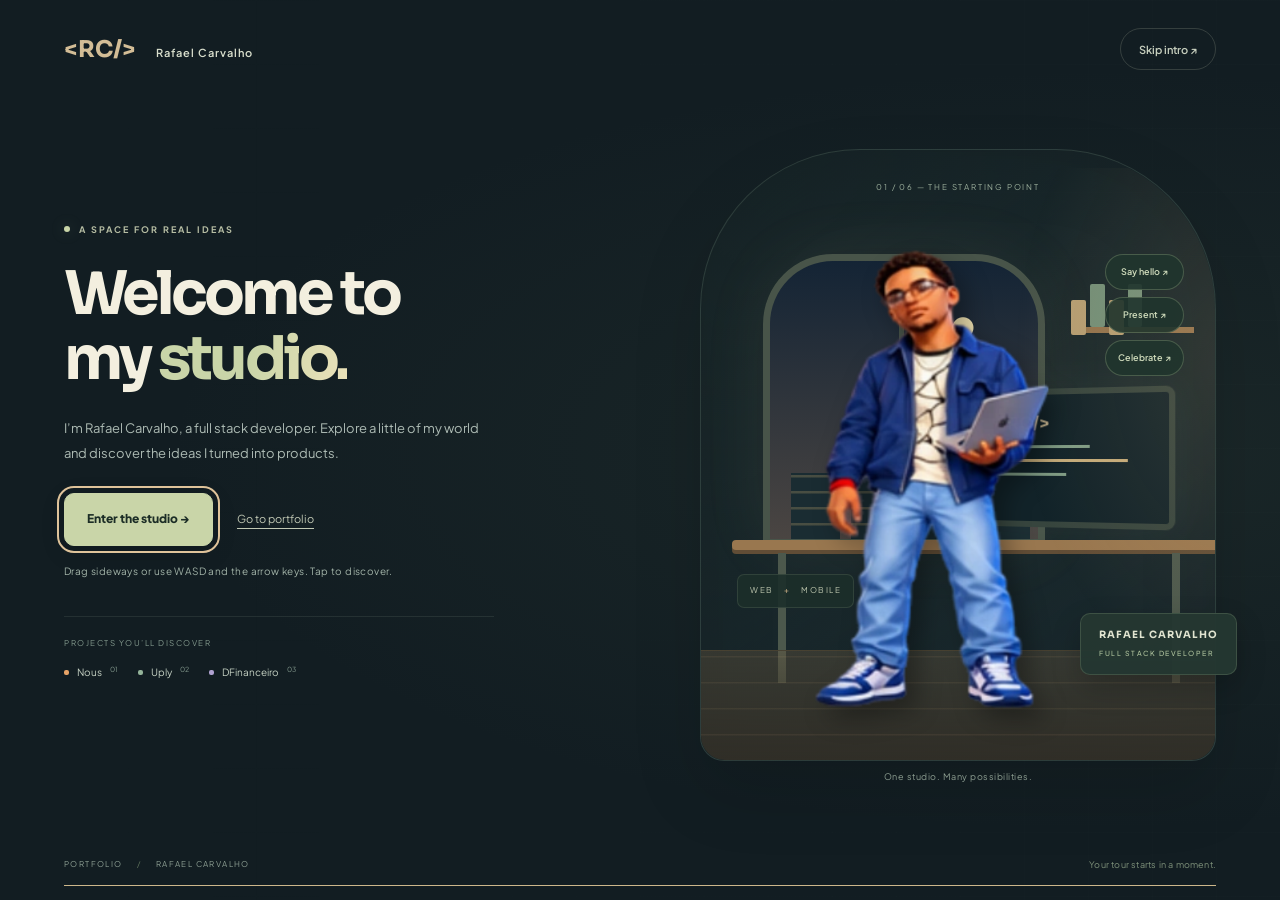
==== site/index.html @ 1a111538 "Atualiza portfólio e animações do estúdio" ====
<!doctype html>
<html lang="pt-BR" data-theme="dark">
<head>
<meta charset="utf-8">
<meta name="viewport" content="width=device-width, initial-scale=1, viewport-fit=cover">
<title>Rafael Carvalho · Desenvolvedor Full Stack</title>
<meta name="description" content="Portfólio de Rafael Carvalho, desenvolvedor full stack (Angular, React Native, Node.js). Projetos reais: Uply, DFinanceiro e Nous, com demos interativas.">
<meta name="theme-color" content="#0b1014">
<meta name="color-scheme" content="dark light">
<meta property="og:type" content="website">
<meta property="og:title" content="Rafael Carvalho · Desenvolvedor Full Stack">
<meta property="og:description" content="Angular, React Native e Node.js. Conheça o Uply, o DFinanceiro e o Nous com demos interativas.">
<meta property="og:image" content="assets/og.jpg">
<meta property="og:locale" content="pt_BR">
<meta property="og:locale:alternate" content="en_US">
<meta name="twitter:card" content="summary_large_image">
<meta name="twitter:title" content="Rafael Carvalho · Desenvolvedor Full Stack">
<meta name="twitter:description" content="Angular, React Native e Node.js. Projetos reais com demos interativas.">
<meta name="twitter:image" content="assets/og.jpg">
<link rel="icon" href="assets/favicon.svg" type="image/svg+xml">
<link rel="preconnect" href="https://fonts.googleapis.com">
<link rel="preconnect" href="https://fonts.gstatic.com" crossorigin>
<link href="https://fonts.googleapis.com/css2?family=Sora:wght@500;600;700;800&family=Plus+Jakarta+Sans:wght@400;500;600;700;800&display=swap" rel="stylesheet">
<link rel="preload" as="image" href="assets/rafael-game/hero-640.webp" type="image/webp" fetchpriority="high">
<link rel="stylesheet" href="css/style.css?v=12">
<link rel="stylesheet" href="css/demos.css?v=9">
<link rel="stylesheet" href="css/studio.css?v=8">
<script type="application/ld+json">{"@context":"https://schema.org","@type":"Person","name":"Rafael Carvalho","jobTitle":"Desenvolvedor Full Stack","email":"mailto:rafaelsancar@gmail.com","worksFor":{"@type":"Organization","name":"Nous"},"knowsAbout":["Angular","React Native","Node.js","TypeScript","PostgreSQL"],"sameAs":["https://www.linkedin.com/in/rafael-sancar-991b01346"]}</script>
<script>
// Respect the device accessibility preference without an extra interface toggle.
document.documentElement.classList.toggle('rm', matchMedia('(prefers-reduced-motion: reduce)').matches);
try {
  var savedTheme = localStorage.getItem('theme');
  document.documentElement.dataset.theme = ['dark', 'light'].includes(savedTheme) ? savedTheme : 'dark';
} catch (e) {}
// Resolve the public page and preview image when served at its final address.
if (/^https?:$/.test(location.protocol) && !['localhost', '127.0.0.1', '[::1]'].includes(location.hostname)) {
  var publicPage = new URL(location.pathname, location.origin).href;
  var canonical = document.createElement('link'); canonical.rel = 'canonical'; canonical.href = publicPage; document.head.appendChild(canonical);
  var ogUrl = document.createElement('meta'); ogUrl.setAttribute('property', 'og:url'); ogUrl.content = publicPage; document.head.appendChild(ogUrl);
  document.querySelectorAll('meta[property="og:image"], meta[name="twitter:image"]').forEach(function (meta) { meta.content = new URL('assets/og.jpg', document.baseURI).href; });
}
</script>
</head>
<body class="mode-site">
<a class="skip-link" href="#site">Pular para o conteúdo</a>

<div id="mesh" aria-hidden="true"><i></i><i></i><i></i></div>
<canvas id="bg3d" aria-hidden="true"></canvas>
<div id="cursor" aria-hidden="true"><i class="cursor-dot"></i><i class="cursor-ring"></i></div>
<div id="progress" aria-hidden="true"></div>
<main id="site" tabindex="-1"></main>

<header id="topbar">
  <a class="brand" href="#hero" aria-label="Rafael Carvalho, início">&lt;RC/&gt; <b id="brandName">Rafael Carvalho</b></a>
  <nav id="siteNav" class="sitenav" aria-label="Seções"></nav>
  <button id="btnMode" class="pbtn ghost" aria-controls="studio" aria-pressed="false">Explorar estúdio</button>
  <nav class="tools">
    <button id="btnLang" class="pbtn" title="PT / EN">PT</button>
    <button id="btnTheme" class="pbtn" title="Tema / Theme" aria-label="Tema">☀</button>
    <button id="btnFullscreen" class="pbtn" data-fullscreen aria-pressed="false">⛶ Tela cheia</button>
    <button id="btnMenu" class="pbtn burger" aria-label="Menu" aria-expanded="false" aria-controls="mobileMenu">☰</button>
  </nav>
</header>
<div id="mobileMenu" hidden><nav id="mobileNav" aria-label="Seções (menu)"></nav></div>
<button id="toTop" class="pbtn" aria-label="Voltar ao topo">↑</button>


<div id="modal" hidden>
  <div class="modal-box" role="dialog" aria-modal="true" aria-labelledby="demo-title">
    <button id="modalClose" class="pbtn close" aria-label="Fechar">✕</button>
    <div id="modalBody"></div>
  </div>
</div>

<noscript><div class="nojs"><h1>Rafael Carvalho</h1><p>Desenvolvedor Full Stack · Angular, React Native e Node.js</p><p>Projetos: Uply (<a href="https://uplyapp.com.br">uplyapp.com.br</a>), DFinanceiro (<a href="https://finfat.com.br">finfat.com.br</a>) e <a href="https://itsm.nous.dev.br">Nous</a>.</p><p>Contato: <a href="mailto:rafaelsancar@gmail.com">rafaelsancar@gmail.com</a> · <a href="https://www.linkedin.com/in/rafael-sancar-991b01346">LinkedIn</a> · <a href="assets/Rafael-Carvalho-Curriculo.pdf">Currículo (PDF)</a></p><p>Ative o JavaScript para ver o portfólio interativo.</p></div></noscript>

<script defer src="js/data.js?v=9"></script>
<script defer src="js/tech-icons.js?v=2"></script>
<script defer src="js/bg3d.js?v=4"></script>
<script defer src="js/project-art.js?v=2"></script>
<script defer src="js/app.js?v=24"></script>
<script defer src="js/site-fx.js?v=5"></script>
<script defer src="js/studio-atlas.js?v=1"></script>
<script defer src="js/studio-motion-atlas.js?v=4"></script>
<script defer src="js/studio-intro.js?v=8"></script>
<script defer src="js/studio-world.js?v=7"></script>
<script defer src="js/studio.js?v=8"></script>
<script defer src="js/boot.js"></script>
</body>
</html>
---- site/css/style.css ----
/* Estilos do portfólio. As demos mantêm sua própria identidade em demos.css. */
:root {color-scheme:dark;--bg:#0b1014;--solid:#121b21;--ink:#eef3f5;--mute:#a5b5bd;--line:#2b3943;--cy:#ffb86b;--mg:#6ee7b7;--btn-ink:#211509;--pix:'Sora',system-ui,sans-serif;--top:88px;}
html[data-theme="light"] {color-scheme:light;--bg:#f4efe7;--solid:#fffdf8;--ink:#1c2529;--mute:#52636b;--line:#d6d6d0;--cy:#9b430b;--mg:#087655;--btn-ink:#fff;}
* {box-sizing:border-box;}
html {scroll-behavior:smooth;scroll-padding-top:100px;}
body {margin:0;background:var(--bg);color:var(--ink);font:15px/1.7 'Plus Jakarta Sans',system-ui,sans-serif;-webkit-text-size-adjust:100%;}
h1,h2,h3,h4 {font-family:var(--pix);line-height:1.25;margin:0 0 16px;}
h2 {font-size:clamp(27px,3.1vw,42px);letter-spacing:-1.3px;max-width:22ch;}
h3 {font-size:23px;letter-spacing:-.5px;} h4 {font-size:15px;}
p {margin:0 0 18px;} a {color:var(--cy);} button,input,select,textarea {font:inherit;}
button,summary {cursor:pointer;} button:disabled {opacity:.5;cursor:default;}
button,a,summary {touch-action:manipulation;} a,button,summary,input,select,textarea,[tabindex] {outline-offset:5px;}
:focus-visible {outline:3px solid var(--cy);} [tabindex="-1"]:focus:not(:focus-visible) {outline:none;}
[hidden] {display:none!important;} img,svg {max-width:100%;} ul {padding-left:22px;} li {margin-bottom:7px;}
.wrapx {width:min(1160px,calc(100% - 64px));margin-inline:auto;}
.blk {padding-top:104px;scroll-margin-top:20px;}
.section-index {color:var(--cy);font-size:11px;font-weight:800;letter-spacing:2px;text-transform:uppercase;margin-bottom:20px;}
.section-intro,.role,.lead {color:var(--mute);} .lead {font-size:16px;line-height:1.85;}
.skip-link {position:fixed;z-index:100;top:-120px;left:20px;background:var(--solid);padding:12px 18px;border:2px solid var(--cy);border-radius:10px;}.skip-link:focus {top:10px;}
#topbar {position:fixed;z-index:30;top:12px;left:50%;transform:translateX(-50%);width:min(1240px,calc(100% - 28px));min-height:64px;padding:10px 16px;display:flex;align-items:center;gap:24px;background:var(--solid);border:1px solid var(--line);border-radius:18px;box-shadow:0 8px 32px #00000014;}
.brand {text-decoration:none;font:700 17px var(--pix);white-space:nowrap;}.brand b {font:600 12px 'Plus Jakarta Sans',sans-serif;color:var(--ink);margin-left:8px;}
.sitenav {display:flex;align-items:center;justify-content:center;margin-left:auto;gap:4px;}.sitenav a {text-decoration:none;color:var(--mute);font-size:12px;font-weight:700;padding:9px 10px;border-radius:8px;}.sitenav a:hover,.sitenav a.active {color:var(--cy);background:color-mix(in srgb,var(--cy) 9%,transparent);}
.tools {display:flex;gap:6px;align-items:center;}.tools .pbtn {padding:7px;min-width:40px;min-height:40px;background:transparent;color:var(--ink);border:1px solid var(--line);font-size:14px;}
.pbtn {display:inline-flex;align-items:center;justify-content:center;gap:10px;min-height:44px;padding:12px 18px;border:1px solid transparent;border-radius:11px;text-decoration:none;background:var(--cy);color:var(--btn-ink);font-size:12px;font-weight:800;transition:background .18s,border-color .18s;}
.pbtn:hover {filter:brightness(1.08);}.pbtn.ghost {background:transparent;color:var(--ink);border-color:var(--line);}.pbtn.ghost:hover {border-color:var(--cy);}.pbtn[aria-pressed="true"] {border-color:var(--cy);color:var(--cy);}
.text-link {font-size:12px;font-weight:800;text-underline-offset:5px;padding-block:10px;}.burger {display:none!important;}
#mobileMenu {position:fixed;z-index:29;top:86px;left:14px;right:14px;background:var(--solid);padding:12px;border:1px solid var(--line);border-radius:16px;box-shadow:0 16px 32px #0003;}#mobileNav {display:grid;}#mobileNav a {color:var(--ink);padding:12px;text-decoration:none;border-radius:8px;}#mobileNav a:hover {background:color-mix(in srgb,var(--cy) 9%,transparent);}
.hero {min-height:min(880px,100svh);padding-top:120px;display:grid;grid-template-columns:1.2fr .8fr;gap:64px;align-items:center;}
.status {display:inline-flex;gap:9px;align-items:center;font-size:11px;border:1px solid var(--line);border-radius:40px;padding:6px 12px;margin-bottom:26px;}.status i {width:7px;height:7px;border-radius:50%;background:var(--mg);}
.eyebrow {font-size:11px;font-weight:800;letter-spacing:1.6px;color:var(--cy);margin-bottom:14px;}
.hero h1 {font-size:clamp(46px,6.5vw,88px);letter-spacing:-4px;line-height:1.04;margin-bottom:24px;}
.hero-statement {font-family:var(--pix);font-size:clamp(20px,2.5vw,30px);font-weight:600;line-height:1.35;letter-spacing:-.7px;max-width:27ch;}
.hero .role.big {font-size:13px;font-weight:700;margin:20px 0 14px;}.hero .lead {max-width:54ch;font-size:14px;}.hero-cta {display:flex;flex-wrap:wrap;align-items:center;gap:12px;margin-top:28px;}
.hero-art {position:relative;height:520px;isolation:isolate;}.hero-char {position:absolute;bottom:0;left:50%;transform:translateX(-50%);height:100%;width:auto;object-fit:contain;filter:drop-shadow(0 20px 20px #0002);}.hero-halo {position:absolute;inset:12% -5% 1%;background:radial-gradient(ellipse,color-mix(in srgb,var(--cy) 15%,transparent),transparent 70%);border-radius:50%;border:1px solid color-mix(in srgb,var(--cy) 18%,transparent);z-index:-1;}.art-note {position:absolute;bottom:12%;left:0;border:1px solid var(--line);background:var(--solid);padding:8px 14px;border-radius:9px;font:700 12px var(--pix);}
.proof-band {display:grid;grid-template-columns:.8fr 1.1fr 1.3fr;border-block:1px solid var(--line);margin-top:48px;padding-block:26px;gap:28px;}.proof-band p {margin:0;color:var(--mute);font-size:12px;}.proof-band strong {display:block;color:var(--ink);font:700 23px var(--pix);margin-bottom:8px;}
.projects-list {margin-top:36px;display:grid;gap:30px;}.pj {border:1px solid var(--line);border-radius:24px;overflow:hidden;background:var(--solid);}.pj-overview {display:grid;grid-template-columns:.85fr 1.15fr;gap:36px;padding:34px;align-items:center;}.pj-art {margin:0;min-width:0;}.pj-art svg {display:block;width:100%;height:auto;border-radius:16px;}.pj-art figcaption {font-size:10px;color:var(--mute);text-align:center;margin-top:10px;}.pj-txt {min-width:0;}.pj-txt>p {font-size:13px;color:var(--mute);}.pj-txt .project-status {font-size:10px;font-weight:800;letter-spacing:1px;text-transform:uppercase;color:var(--mute);}.pj-head {display:flex;gap:12px;align-items:center;margin-bottom:12px;}.pj-head h3 {font-size:30px;margin:0;}.plogo,.project-monogram {width:48px;height:48px;object-fit:contain;border-radius:10px;background:color-mix(in srgb,var(--c) 12%,transparent);padding:7px;}.project-monogram {display:grid;place-items:center;color:var(--c);font:800 24px var(--pix);padding:0;}.pj-txt .project-tagline {font-weight:700;color:var(--ink);font-size:15px;}.chips {display:flex;flex-wrap:wrap;gap:6px;margin:14px 0;}.chip {font-size:10px;border:1px solid var(--line);padding:4px 9px;border-radius:30px;}.pj-btns,.store-links {display:flex;flex-wrap:wrap;gap:10px;margin-top:20px;}.pj-txt .demo-note,.demo-note {font-size:11px;color:var(--mute);margin-top:10px;}.store-links {margin-top:0;gap:20px;}
.case-study {border-top:1px solid var(--line);}.case-study summary {list-style:none;display:flex;justify-content:space-between;align-items:center;padding:20px 34px;font-size:13px;font-weight:800;}.case-study summary::-webkit-details-marker {display:none;}.case-study summary:hover {color:var(--cy);}.case-study summary span {font-size:20px;}.case-study[open] summary span {transform:rotate(45deg);}.case-grid {display:grid;grid-template-columns:1fr 1fr;gap:28px 36px;margin:8px 34px 26px;}.case-grid dt {font-weight:800;color:var(--cy);font-size:12px;margin-bottom:9px;}.case-grid dd {margin:0;color:var(--mute);font-size:13px;}.case-study h4 {margin-inline:34px;}.feat {display:grid;grid-template-columns:1fr 1fr;gap:4px 28px;margin:0 34px 28px;font-size:12px;color:var(--mute);}
.card {background:var(--solid);border:1px solid var(--line);border-radius:20px;padding:32px;}.experience-card {margin-top:30px;}.experience-card ul {color:var(--mute);font-size:14px;margin-bottom:0;}.experience-card .eyebrow {font-size:10px;}.about-layout {display:grid;grid-template-columns:.9fr 1.1fr;gap:64px;}.about-layout .lead {font-size:14px;}.tech-groups {display:grid;grid-template-columns:repeat(4,1fr);gap:26px;margin-top:36px;}.tech-group {min-width:0;}.tech-group h3 {font-size:15px;min-height:40px;}.tech-group ul {list-style:none;padding:0;margin:0;}.tech-group li {padding-block:14px;border-top:1px solid var(--line);margin:0;}.tech-group b {display:block;font-size:12px;}.tech-group span {display:block;font-size:11px;color:var(--mute);line-height:1.7;margin-top:5px;}.courses {list-style:none;padding:0;margin:24px 0 0;display:grid;grid-template-columns:1fr 1fr;gap:16px;}.courses li {font-size:12px;margin:0;border-top:1px solid var(--line);padding-top:14px;}.courses span {display:block;color:var(--mute);font-size:11px;}
.cta {text-align:center;padding:64px 30px;background:radial-gradient(ellipse at 50% 0,color-mix(in srgb,var(--cy) 8%,transparent),transparent 70%),var(--solid);}.cta h2 {max-width:18ch;margin-inline:auto;font-size:clamp(32px,4.5vw,58px);}.email-link {font-size:clamp(15px,2vw,23px);font-weight:700;overflow-wrap:anywhere;text-underline-offset:6px;}.cta-actions {display:flex;justify-content:center;flex-wrap:wrap;gap:10px;margin-top:30px;}#copyStatus {min-height:24px;margin:16px 0 0;color:var(--mute);font-size:12px;}footer {text-align:center;color:var(--mute);font-size:11px;padding:46px 0;}
#toTop {position:fixed;bottom:18px;right:18px;z-index:20;width:44px;padding:10px;opacity:0;pointer-events:none;}#toTop.show {opacity:1;pointer-events:auto;}.noscroll {overflow:hidden;}
#modal {position:fixed;inset:0;z-index:50;background:#05080cdd;display:flex;align-items:flex-start;justify-content:center;overflow:auto;padding:30px 14px;overscroll-behavior:contain;}.modal-box {position:relative;background:var(--solid);color:var(--ink);border:1px solid var(--line);border-top:3px solid var(--cy);border-radius:20px;padding:28px;width:min(1100px,100%);}.modal-box .close {position:sticky;top:0;float:right;z-index:10;min-width:44px;background:var(--solid);color:var(--ink);border-color:var(--line);}.m-head {padding-right:60px;border-left:4px solid var(--c);padding-left:16px;margin:0 0 18px;}.m-head h2 {font-size:27px;letter-spacing:-.8px;}.m-head p {font-size:13px;color:var(--mute);margin-bottom:0;}.demo-host {position:relative;clear:both;overflow:auto;padding:16px;background:#0b1014;color:#eef3f5;border:1px solid var(--line);border-radius:14px;margin-top:20px;}.dm-toasts {position:absolute;bottom:12px;right:12px;z-index:100;}.dm-toast {padding:12px 16px;border-radius:10px;background:#166c4c;color:#fff;font-size:12px;margin-top:6px;}.dm-toast.err {background:#a92e34;}.dm-toast.out {opacity:0;}.nojs {max-width:700px;padding:100px 24px;margin:auto;}
@media(min-width:901px) and (max-width:1150px) {.brand b {display:none;}#topbar {gap:14px;}.sitenav a {padding-inline:7px;}.hero {gap:30px;}.hero-art {height:440px;}.pj-overview {gap:26px;padding:28px;}}
@media(max-width:900px) {.wrapx {width:calc(100% - 40px);}.sitenav {display:none;}.tools {margin-left:auto;}.burger {display:inline-flex!important;}.hero {grid-template-columns:1fr;padding-top:120px;gap:28px;min-height:0;}.hero-txt {max-width:650px;}.hero h1 {font-size:clamp(44px,9vw,72px);letter-spacing:-2.5px;}.hero-art {height:340px;width:min(420px,100%);margin:0 auto;}.hero-halo {inset:7% 0 1%;}.hero-statement {max-width:30ch;}.hero .lead {max-width:60ch;}.proof-band {grid-template-columns:1fr 1fr 1fr;gap:16px;margin-top:40px;}.proof-band strong {font-size:18px;}.proof-band p {font-size:10px;}.pj-overview {grid-template-columns:1fr;gap:28px;}.pj-art {max-width:480px;width:100%;margin-inline:auto;}.about-layout {grid-template-columns:1fr;gap:12px;}.tech-groups {grid-template-columns:1fr 1fr;}.blk {padding-top:76px;}}
@media(max-width:600px) {#topbar {top:8px;min-height:58px;padding:8px 10px;gap:8px;}.brand b {display:none;}.tools .pbtn {min-width:40px;min-height:40px;}#mobileMenu {top:76px;}.hero {padding-top:100px;}.hero-cta {gap:10px;}.hero-cta .pbtn {padding-inline:13px;}.hero-cta .text-link {padding-inline:4px;}.status {margin-bottom:22px;}.hero .role.big {font-size:11px;}.hero-art {height:300px;}.proof-band {grid-template-columns:1fr;gap:18px;padding-block:22px;}.proof-band p {display:grid;grid-template-columns:125px 1fr;align-items:center;gap:16px;font-size:11px;}.proof-band strong {margin:0;font-size:16px;}.pj-overview {padding:22px;}.pj-head h3 {font-size:27px;}.case-study summary {padding:18px 22px;}.case-grid {grid-template-columns:1fr;margin-inline:22px;gap:22px;}.case-study h4 {margin-inline:22px;}.feat {grid-template-columns:1fr;margin-inline:22px;}.card {padding:24px;}.experience-card h3 {font-size:20px;}.courses {grid-template-columns:1fr;}.cta {padding:44px 20px;}.tech-groups {gap:20px;}.tech-group h3 {font-size:13px;}#modal {padding:0;}.modal-box {border-radius:0;min-height:100%;padding:18px 12px;}.demo-host {padding:10px;}.m-head {padding-right:52px;}}
html.rm {scroll-behavior:auto;}html.rm *,html.rm *::before,html.rm *::after {animation:none!important;transition:none!important;scroll-behavior:auto!important;}
html.rm .chart .draw {stroke-dashoffset:0;}html.rm .chart .area,html.rm .chart .dot {opacity:1;transform:none;}
@media(prefers-reduced-motion:reduce) {html {scroll-behavior:auto;}*,*::before,*::after {animation:none!important;transition:none!important;scroll-behavior:auto!important;}}

/* Identidade animada: efeitos suaves, logos locais e movimento reduzido. */
body {isolation:isolate;}
#mesh,#bg3d {position:fixed;inset:0;pointer-events:none;z-index:-1;}
#mesh {overflow:hidden;}#mesh i {position:absolute;width:65vmax;height:65vmax;border-radius:50%;background:radial-gradient(circle,color-mix(in srgb,var(--cy) 12%,transparent),transparent 65%);animation:mesh-drift 26s ease-in-out infinite alternate;left:-25vmax;top:-25vmax;}
#mesh i:nth-child(2) {background:radial-gradient(circle,color-mix(in srgb,var(--mg) 9%,transparent),transparent 65%);left:auto;right:-30vmax;top:15vh;animation-delay:-12s;animation-duration:32s;}
#mesh i:nth-child(3) {background:radial-gradient(circle,#9fb3ff0c,transparent 65%);top:auto;bottom:-35vmax;left:15vw;animation-delay:-8s;}
#bg3d {opacity:.17;}html[data-theme="light"] #bg3d {opacity:.08;}
@keyframes mesh-drift {to {transform:translate(9vw,8vh) scale(1.12);}}
#progress {position:fixed;top:0;left:0;right:0;height:3px;background:linear-gradient(90deg,var(--cy),var(--mg));transform-origin:left;transform:scaleX(0);z-index:40;pointer-events:none;}
.hero-char {animation:hero-float 9s ease-in-out infinite;}.art-note {animation:note-float 10s ease-in-out infinite;}.hero-halo {animation:halo-breathe 8s ease-in-out infinite;}
@keyframes hero-float {50% {translate:0 -4px;}}@keyframes note-float {50% {translate:0 3px;rotate:-1deg;}}@keyframes halo-breathe {50% {scale:1.04;opacity:.6;}}
.hero-orbit {position:absolute;left:50%;top:54%;width:105%;aspect-ratio:1;border:1px dashed color-mix(in srgb,var(--cy) 28%,transparent);border-radius:50%;transform:translate(-50%,-50%);z-index:-1;animation:orbit-turn 64s linear infinite;pointer-events:none;}
.hero-orbit::after {content:'';position:absolute;left:50%;top:-4px;width:7px;height:7px;background:var(--cy);box-shadow:0 0 12px color-mix(in srgb,var(--cy) 45%,transparent);border-radius:50%;}
.orbit-two {width:80%;border-style:solid;border-color:color-mix(in srgb,var(--mg) 20%,transparent);animation-direction:reverse;animation-duration:52s;}.orbit-two::after {background:var(--mg);}
@keyframes orbit-turn {to {transform:translate(-50%,-50%) rotate(360deg);}}
.status i {animation:status-pulse 3s ease-out infinite;}@keyframes status-pulse {0% {box-shadow:0 0 0 0 color-mix(in srgb,var(--mg) 30%,transparent);}70%,100% {box-shadow:0 0 0 9px transparent;}}
.pbtn {position:relative;overflow:hidden;transition:transform .35s cubic-bezier(.16,1,.3,1),background .25s,border-color .25s,box-shadow .35s;}.pbtn:hover {box-shadow:0 6px 20px color-mix(in srgb,var(--cy) 14%,transparent);}
.fx-ripple {position:absolute;width:260px;height:260px;border-radius:50%;background:currentColor;pointer-events:none;opacity:0;}.fx-confetti {position:fixed;width:6px;height:9px;border-radius:2px;z-index:100;pointer-events:none;}
.pj {transition:border-color .35s,box-shadow .35s;}.pj:hover {border-color:color-mix(in srgb,var(--c) 50%,var(--line));box-shadow:0 20px 50px -35px var(--c);}.pj-art svg {transform:perspective(1200px) translate3d(0,var(--media-y,0px),0) rotateX(var(--tilt-x,0deg)) rotateY(var(--tilt-y,0deg)) scale(var(--media-scale,1));transition:transform .18s ease-out;transform-origin:center;backface-visibility:hidden;}
.case-study summary span {transition:transform .25s;}.experience-card {position:relative;}.experience-card::before {content:'';position:absolute;left:-1px;top:30px;bottom:30px;width:3px;border-radius:3px;background:linear-gradient(var(--cy),var(--mg));}
.tech-group {border-radius:14px;padding:16px;background:radial-gradient(220px circle at var(--sx,50%) var(--sy,0),color-mix(in srgb,var(--cy) 4%,transparent),transparent 70%),color-mix(in srgb,var(--solid) 94%,transparent);border:1px solid var(--line);}
.tech-group li {display:flex;gap:10px;align-items:flex-start;}.tech-group li>div {min-width:0;flex:1;}.tech-icons {display:inline-flex;align-items:center;justify-content:center;gap:4px;flex-shrink:0;background:#f5f7fa;border:1px solid #dbe2e8;border-radius:10px;padding:7px;box-shadow:0 3px 10px #0000000c;}
.tech-group .tech-icons {display:inline-flex;margin-top:0;min-width:40px;}.tech-icons img {display:block;width:24px;height:24px;object-fit:contain;transition:transform .3s;}.tech-group li:hover .tech-icons img {transform:translateY(-2px) rotate(-5deg);}.tech-group li:has(.tech-icons img+img) .tech-icons {flex-direction:column;}.tech-group li:has(.tech-icons img+img) .tech-icons img {width:20px;height:20px;}
.tech-marquee {overflow:hidden;max-width:100%;margin:28px 0 0;padding:12px 0;mask-image:linear-gradient(90deg,transparent,#000 5%,#000 95%,transparent);}.tech-track {width:max-content;display:flex;gap:12px;animation:tech-scroll 90s linear infinite;}.tech-marquee:hover .tech-track {animation-play-state:paused;}.tech-pill {display:flex;align-items:center;gap:9px;border:1px solid var(--line);border-radius:40px;background:var(--solid);padding:7px 16px 7px 7px;font-size:11px;font-weight:700;white-space:nowrap;}.tech-pill .tech-icons {padding:5px;border-radius:50%;}.tech-pill .tech-icons img {width:19px;height:19px;}@keyframes tech-scroll {to {transform:translateX(calc(-50% - 6px));}}
/* O halo se move pelo pai; a escala pertence apenas ao anel interno. */
#cursor {position:fixed;left:0;top:0;width:0;height:0;pointer-events:none;z-index:90;opacity:0;display:none;transition:opacity .18s;}
.cursor-dot {display:none;}.cursor-ring {position:absolute;left:0;top:0;width:38px;height:38px;border:1px solid color-mix(in srgb,var(--cy) 34%,transparent);background:color-mix(in srgb,var(--cy) 5%,transparent);border-radius:50%;transform:translate(-50%,-50%) scale(1);transition:transform .28s cubic-bezier(.16,1,.3,1),border-color .25s,background .25s;}
#cursor.link .cursor-ring {transform:translate(-50%,-50%) scale(1.2);border-color:color-mix(in srgb,var(--cy) 48%,transparent);}
@media(hover:hover) and (pointer:fine) {html:not(.rm) #cursor {display:block;}#cursor.visible {opacity:1;}}
body {cursor:auto;}a[href],button,summary {cursor:pointer;}
@media(max-width:1150px) {.tech-groups {grid-template-columns:1fr 1fr;}.hero-orbit {width:94%;}}
@media(max-width:600px) {.tech-group {padding:12px;}.tech-group li {gap:8px;}.tech-icons {padding:5px;}.tech-group .tech-icons {min-width:30px;}.tech-icons img {width:20px;height:20px;}.tech-group b {font-size:11px;}.tech-group span:not(.tech-icons) {font-size:10px;}.tech-groups {gap:12px;}#bg3d {opacity:.08;}.hero-orbit {width:88%;}.tech-track {animation-duration:110s;}}
html.rm #cursor {display:none!important;}html.rm .hero-char,html.rm .art-note {translate:none;rotate:none;}html.rm .tech-track {transform:none;}html.rm .tech-marquee {mask-image:none;}.fx-confetti,.fx-ripple {contain:layout style;}
@media(prefers-reduced-motion:reduce) {#cursor {display:none!important;}.hero-char,.art-note {translate:none;rotate:none;}.tech-track {transform:none;}.chart .draw {stroke-dashoffset:0;}.chart .area,.chart .dot {opacity:1;}}

/* Apresentação com mais espaço, profundidade leve e transições coordenadas. */
:root {--motion-ease:cubic-bezier(.16,1,.3,1);}
#topbar {background:color-mix(in srgb,var(--solid) 80%,transparent);backdrop-filter:blur(22px) saturate(1.2);-webkit-backdrop-filter:blur(22px) saturate(1.2);transition:background .4s,box-shadow .4s,border-color .4s;}
#topbar.scrolled {background:color-mix(in srgb,var(--solid) 93%,transparent);box-shadow:0 10px 35px #0000001c;}
.hero h1 {font-size:clamp(46px,6.7vw,94px);letter-spacing:-.055em;}
.hero-art picture {display:block;position:absolute;inset:0;transform:translate3d(0,var(--hero-y,0px),0) scale(var(--hero-scale,1));}
.hero-statement {text-wrap:balance;}.blk > h2 {font-size:clamp(30px,3.7vw,52px);line-height:1.1;text-wrap:balance;letter-spacing:-.045em;}
.pj-overview {min-height:clamp(430px,66vh,650px);padding:clamp(28px,4vw,56px);gap:clamp(30px,4vw,64px);grid-template-columns:1fr 1.05fr;}
.pj-art {perspective:1200px;padding-block:22px;}.pj-art figcaption {margin-top:24px;}
.pj {background:radial-gradient(ellipse at 20% 25%,color-mix(in srgb,var(--c) 6%,transparent),transparent 62%),var(--solid);transition:border-color .5s,box-shadow .5s;}
.pj:hover {box-shadow:0 24px 70px -45px color-mix(in srgb,var(--c) 40%,transparent);}
.pbtn:hover {transform:translateY(-1px);}.pbtn:active {transform:scale(.98);}
.tech-group {transition:background .4s,border-color .4s;}.tech-group:hover {border-color:color-mix(in srgb,var(--cy) 30%,var(--line));}
.tech-icons img {transition:transform .45s var(--motion-ease);}.tech-group li:hover .tech-icons img {transform:translateY(-2px) scale(1.04);}
html.rm .hero-art picture,html.rm .pj-art svg {transform:none;}
html.rm .pj-art svg {transform-origin:center;}
@media(max-width:900px) {.pj-overview {min-height:0;grid-template-columns:1fr;padding:28px;gap:20px;}.pj-art {padding:10px 0;}.hero h1 {font-size:clamp(44px,9vw,72px);}.hero-art picture {transform:translate3d(0,var(--hero-y,0px),0);}.blk > h2 {font-size:clamp(30px,5.5vw,42px);}}
@media(max-width:600px) {.pj-overview {padding:22px;}.hero-orbit {opacity:.7;}.pj-art figcaption {margin-top:16px;}}
@media(prefers-reduced-motion:reduce) {.hero-art picture,.pj-art svg {transform:none!important;}}

@media(max-width:600px) {html[data-theme="light"] #bg3d {opacity:.05;}}
---- site/css/demos.css ----
/* ================= UPLY (app mobile) ================= */
.up-wrap { display: flex; gap: 22px; flex-wrap: wrap; justify-content: center; align-items: flex-start; }
.up-phone { position: relative; width: 300px; height: 590px; background: #F2F1EE; color: #0C0D0F; border: 10px solid #111; border-radius: 36px; overflow: auto; font: 13px/1.4 Manrope, system-ui, sans-serif; display: flex; flex-direction: column; box-shadow: 0 0 30px rgba(0,168,90,.35); scrollbar-width: none; }
.up-phone::-webkit-scrollbar { display: none; }
.up-phone * { box-sizing: border-box; }
.up-hero { position: relative; background: #050607; color: #fff; padding: 14px 16px 34px; overflow: hidden; flex: none; }
.up-hero.big { padding-bottom: 40px; }
.up-hero .blob { position: absolute; right: -26px; top: -20px; width: 110px; height: 110px; background: #00A85A; border-radius: 40px; transform: rotate(22deg); opacity: .95; }
.up-hero h3 { font: 800 26px/1.05 Sora, sans-serif; letter-spacing: -1px; margin: 16px 0 4px; position: relative; color: #fff; }
.up-hero h3.xl { font-size: 38px; margin-top: 8px; }
.up-hero p { margin: 0 0 10px; color: rgba(242,241,238,.58); position: relative; }
.up-hero small { color: rgba(242,241,238,.7); position: relative; }
.up-top { display: flex; justify-content: space-between; align-items: center; position: relative; }
.up-logo { font: 800 15px Sora, sans-serif; letter-spacing: 4px; color: #fff; }
.up-back { width: 34px; height: 34px; border-radius: 12px; border: 1px solid rgba(255,255,255,.12); background: rgba(255,255,255,.08); color: #fff; font-size: 18px; cursor: pointer; }
.up-ic { position: relative; margin-right: 8px; } .up-ic em { position: absolute; top: -6px; right: -8px; background: #E23B3B; border-radius: 9px; padding: 0 5px; font-size: 10px; font-style: normal; }
.up-av { display: inline-grid; place-items: center; width: 30px; height: 30px; border-radius: 50%; background: #00A85A; color: #fff; font-weight: 800; }
.up-cta { width: 100%; min-height: 48px; border: 0; border-radius: 18px; background: #00A85A; color: #0C0D0F; font: 800 15px Manrope, sans-serif; display: flex; justify-content: space-between; align-items: center; padding: 0 18px; cursor: pointer; position: relative; box-shadow: 0 8px 20px rgba(0,0,0,.25); transition: transform .15s; }
.up-cta:hover:not(:disabled) { transform: translateY(-2px); } .up-cta:disabled { opacity: .45; } .up-cta b { font-size: 20px; }
.up-body { background: #F2F1EE; border-radius: 22px 22px 0 0; margin-top: -20px; position: relative; padding: 14px; display: flex; flex-direction: column; gap: 9px; flex: 1; }
.up-tiles { display: grid; grid-template-columns: repeat(4, 1fr); gap: 7px; }
.up-tile { background: #fff; border-radius: 18px; padding: 10px 2px; text-align: center; font-size: 11px; font-weight: 700; box-shadow: 0 2px 10px rgba(21,23,26,.06); cursor: pointer; transition: transform .15s; } .up-tile:hover { transform: translateY(-3px); } .up-tile span { display: block; font-size: 18px; }
.up-banner { background: #00A85A; color: #fff; border-radius: 20px; padding: 14px; cursor: pointer; display: flex; flex-direction: column; gap: 2px; } .up-banner small { opacity: .8; font-weight: 800; letter-spacing: 1px; } .up-banner b { font: 800 16px Sora, sans-serif; }
.up-sec b { font: 800 14px Sora, sans-serif; }
.up-grid { display: grid; grid-template-columns: 1fr 1fr; gap: 8px; }
.up-svc { background: #fff; border-radius: 20px; padding: 14px 12px; cursor: pointer; box-shadow: 0 2px 10px rgba(21,23,26,.06); transition: transform .15s, box-shadow .15s; } .up-svc:hover { transform: translateY(-3px); box-shadow: 0 8px 20px rgba(21,23,26,.12); } .up-svc b { display: block; } .up-svc small { color: #8A8F97; }
.up-in { width: 100%; border: 1px solid rgba(12,13,15,.12); background: #fff; border-radius: 14px; padding: 11px; font: inherit; color: #0C0D0F; }
.up-lb { font-weight: 700; font-size: 12px; margin-top: 4px; }
.up-chips { display: flex; gap: 6px; overflow: auto; padding-bottom: 4px; scrollbar-width: none; } .up-chips span { flex: none; padding: 6px 12px; border-radius: 999px; background: #fff; border: 1px solid rgba(12,13,15,.1); font-weight: 700; font-size: 12px; cursor: pointer; } .up-chips span.on { background: #00A85A; border-color: #00A85A; }
.up-row { background: #fff; border-radius: 14px; padding: 12px; display: grid; grid-template-columns: 1fr auto; gap: 0 8px; cursor: pointer; font-weight: 700; } .up-row small { grid-column: 1; color: #8A8F97; font-weight: 500; } .up-row:hover { background: #DCF7E8; }
.up-empty { text-align: center; padding: 18px; display: grid; gap: 6px; } .up-empty a { color: #00A85A; font-weight: 800; cursor: pointer; }
.up-card { background: #fff; border-radius: 16px; border: 1px solid rgba(12,13,15,.07); padding: 12px; display: flex; flex-direction: column; gap: 4px; } .up-card small { color: #8A8F97; } .up-card.sel { border-color: #00A85A; background: #DCF7E8; } .up-card.center { text-align: center; align-items: center; }
.up-seg { display: grid; grid-template-columns: repeat(3, 1fr); gap: 6px; } .up-seg span { text-align: center; padding: 9px; border-radius: 12px; background: #fff; border: 1px solid rgba(12,13,15,.1); font-weight: 700; cursor: pointer; } .up-seg span.on { background: #00A85A; border-color: #00A85A; }
.up-photo { border: 2px dashed rgba(12,13,15,.2); border-radius: 14px; padding: 16px; text-align: center; color: #8A8F97; width: 90px; }
.up-err { color: #E23B3B; background: #FDECEC; padding: 8px 10px; border-radius: 10px; margin: 0; font-weight: 700; }
.up-chead { background: #050607; color: #fff; display: flex; align-items: center; gap: 10px; padding: 12px; flex: none; } .up-chead small { display: block; color: #7EE0A8; }
.up-chat { background: #EBEAE7; flex: 1; overflow: auto; padding: 10px; display: flex; flex-direction: column; gap: 7px; }
.up-day { align-self: center; background: rgba(12,13,15,.08); padding: 2px 10px; border-radius: 999px; font-size: 11px; }
.up-phone .bub { max-width: 80%; padding: 8px 11px; border-radius: 16px; word-break: break-word; animation: popIn .25s ease-out; }
.up-phone .bub.me { align-self: flex-end; background: #00A85A; color: #fff; border-bottom-right-radius: 4px; } .up-phone .bub.you { align-self: flex-start; background: #fff; border-bottom-left-radius: 4px; } .up-phone .bub.sys { align-self: center; background: #FFF6E5; color: #8a5a00; font-size: 11px; text-align: center; }
@keyframes popIn { from { transform: scale(.85) translateY(8px); opacity: 0; } }
.up-prop { background: #fff; border-radius: 16px; border: 1px solid rgba(12,13,15,.07); padding: 12px; display: flex; flex-direction: column; gap: 3px; animation: popIn .3s; } .up-prop .r { display: flex; justify-content: space-between; align-items: center; } .up-prop .val { font: 800 28px Sora, sans-serif; color: #00A85A; } .up-prop small { color: #8A8F97; }
.r2 { display: grid; grid-template-columns: 1fr 1fr; gap: 8px; margin-top: 6px; }
.up-ok, .up-ghost { border: 0; border-radius: 12px; padding: 10px; font: 800 13px Manrope, sans-serif; cursor: pointer; } .up-ok { background: #00A85A; color: #fff; } .up-ghost { background: #fff; border: 1px solid rgba(12,13,15,.15); color: #0C0D0F; } .up-ghost.red { color: #E23B3B; background: #FDECEC; border: 0; } .up-ghost.wide { width: 100%; padding: 13px; border-radius: 16px; }
.up-badge { padding: 2px 8px; border-radius: 999px; font-size: 11px; font-weight: 800; } .up-badge.w { background: #FFF6E5; color: #C9850A; } .up-badge.g { background: #DCF7E8; color: #00A85A; } .up-badge.r { background: #FDECEC; color: #E23B3B; }
.up-alert { background: #DCF7E8; border-radius: 14px; padding: 12px; display: grid; gap: 6px; animation: popIn .3s; }
.up-compose { display: flex; gap: 6px; padding: 8px; background: #F2F1EE; flex: none; } .up-send { width: 42px; border: 0; border-radius: 14px; background: #00A85A; color: #fff; font-size: 16px; cursor: pointer; }
.up-stepper { display: flex; justify-content: space-between; } .stp { flex: 1; text-align: center; font-size: 9px; color: #8A8F97; position: relative; } .stp i { display: grid; place-items: center; width: 28px; height: 28px; margin: 0 auto 3px; border-radius: 50%; background: #EAE9E6; border: 1px solid rgba(12,13,15,.12); font-style: normal; font-weight: 800; transition: all .4s; } .stp.done i { background: #00A85A; color: #fff; border-color: #00A85A; } .stp.act i { border-color: #00A85A; color: #00A85A; box-shadow: 0 0 0 4px rgba(0,168,90,.2); animation: pulseG 1.4s infinite; } .stp.act, .stp.done { color: #00A85A; font-weight: 800; }
@keyframes pulseG { 50% { box-shadow: 0 0 0 7px rgba(0,168,90,.05); } }
.up-line { display: flex; justify-content: space-between; border-top: 1px solid rgba(12,13,15,.07); padding-top: 6px; margin-top: 4px; }
.up-ok-t { color: #00A85A; font-weight: 800; text-align: center; }
.mp { margin-top: 8px; background: #009EE3; color: #fff; text-align: center; padding: 14px; border-radius: 12px; font-weight: 800; }
.up-stars { font-size: 34px; color: #cfcfcf; display: flex; gap: 4px; } .up-stars span { cursor: pointer; transition: transform .15s; } .up-stars span:hover { transform: scale(1.2); } .up-stars span.on { color: #C9850A; }
.up-mod { position: absolute; inset: 0; background: rgba(0,0,0,.55); display: grid; place-items: center; padding: 16px; z-index: 5; } .up-mbox { background: #fff; border-radius: 18px; padding: 16px; display: grid; gap: 8px; width: 100%; animation: popIn .25s; }
.ph-side { max-width: 300px; color: #b9c4ea; font-size: 13px; } .ph-side b { color: #fff; } .ph-side .mini { font-size: 11px; color: #7f8bb8; }
.up-sim { background: #ffd400; color: #000; border: 0; padding: 10px; font-weight: 800; cursor: pointer; border-radius: 6px; box-shadow: 0 0 14px rgba(255,212,0,.6); animation: blink2 1.2s infinite; } @keyframes blink2 { 50% { filter: brightness(1.25); } }

/* ================= DFinanceiro (DFinanceiro) ================= */
.ff-app { font: 13px/1.45 "Plus Jakarta Sans", system-ui, sans-serif; color: #1e293b; background: linear-gradient(135deg, #f8fafc, rgba(236,254,255,.8), #f1f5f9); border-radius: 10px; overflow: hidden; min-height: 480px; }
.ff-app * { box-sizing: border-box; }
.ff-top { display: flex; align-items: center; justify-content: space-between; padding: 8px 14px; background: rgba(255,255,255,.85); border-bottom: 1px solid rgba(226,232,240,.9); }
.ff-links { display: flex; gap: 14px; } .ff-links span { padding: 4px 8px; color: #475569; font-weight: 600; } .ff-links .on { color: #155e75; background: #ecfeff; border-bottom: 2px solid #0e7490; }
.ff-ico { display: flex; gap: 10px; } .bell { position: relative; } .bell em { position: absolute; top: -6px; right: -8px; background: #dc2626; color: #fff; font-size: 9px; border-radius: 8px; padding: 0 4px; font-style: normal; font-weight: 800; }
.ff-logo { display: inline-flex; align-items: center; gap: 8px; } .ff-logo i { display: grid; place-items: center; width: 30px; height: 30px; background: #fff; border-radius: 8px; box-shadow: 0 1px 4px rgba(0,0,0,.15); } .ff-logo img { width: 22px; height: 22px; object-fit: contain; } .ff-logo b { color: #0f172a; font-weight: 800; letter-spacing: -.5px; } .ff-logo u { color: #0e7490; text-decoration: none; }
.ff-main { display: grid; grid-template-columns: 200px 1fr; min-height: 430px; }
.ff-side { background: rgba(255,255,255,.9); border-right: 1px solid #e2e8f0; padding: 10px 8px; display: flex; flex-direction: column; gap: 6px; }
.ff-side nav { display: flex; flex-direction: column; gap: 2px; flex: 1; }
.ff-item { text-align: left; border: 0; background: none; padding: 9px 12px; border-radius: 12px; font: 600 13px "Plus Jakarta Sans", sans-serif; color: #1e293b; cursor: pointer; display: flex; justify-content: space-between; position: relative; transition: background .15s; } .ff-item:hover { background: #ecfeff; } .ff-item.sub { padding-left: 28px; font-size: 12px; font-weight: 500; } .ff-item.dim { color: #94a3b8; cursor: default; } .ff-item.on { background: #cffafe; color: #083344; } .ff-item.on::before { content: ""; position: absolute; left: 0; top: 8px; bottom: 8px; width: 4px; border-radius: 2px; background: #0e7490; } .ff-item span { transition: transform .2s; } .ff-item span.up { transform: rotate(180deg); }
.ff-user { display: flex; align-items: center; gap: 8px; border-top: 1px solid #e2e8f0; padding-top: 8px; font-size: 12px; } .ff-user > span { display: grid; place-items: center; width: 32px; height: 32px; border-radius: 50%; background: linear-gradient(135deg, #0891b2, #164e63); color: #fff; font-weight: 800; } .ff-user small { display: block; color: #64748b; font-size: 10px; } .ff-user button { margin-left: auto; border: 0; background: none; cursor: pointer; font-size: 16px; }
.ff-page { padding: 14px; display: flex; flex-direction: column; gap: 12px; overflow: auto; animation: fup .35s; } @keyframes fup { from { opacity: 0; transform: translateY(10px); } }
.ff-card { background: rgba(255,255,255,.92); border: 1px solid rgba(226,232,240,.9); border-radius: 16px; padding: 14px; box-shadow: 0 12px 40px -16px rgba(15,23,42,.12); transition: transform .2s, border-color .2s, box-shadow .2s; }
.ff-card.stat { display: flex; gap: 10px; align-items: center; } .ff-card.stat:hover { transform: translateY(-4px); border-color: rgba(6,182,212,.5); box-shadow: 0 0 28px rgba(8,145,178,.22); }
.ff-card.stat i { font-style: normal; display: grid; place-items: center; width: 42px; height: 42px; border-radius: 12px; background: #cffafe; color: #155e75; font-size: 18px; } .ff-card.stat small { color: #64748b; display: block; } .ff-card.stat b { font-size: 20px; color: #155e75; } .ff-card.stat.g i { background: #dcfce7; color: #15803d; } .ff-card.stat.g b { color: #15803d; } .ff-card.stat.r i { background: #fee2e2; color: #b91c1c; } .ff-card.stat.r b { color: #b91c1c; }
.ff-card.head { display: flex; justify-content: space-between; align-items: center; gap: 10px; flex-wrap: wrap; } .ff-card h1 { margin: 0; font-size: 26px; font-weight: 800; background: linear-gradient(90deg, #0e7490, #0891b2, #0f766e); -webkit-background-clip: text; background-clip: text; color: transparent; } .ff-card p { margin: 0; color: #64748b; } .ff-card h3 { margin: 0 0 8px; color: #155e75; font-size: 16px; font-weight: 800; }
.ff-grid4 { display: grid; grid-template-columns: repeat(auto-fit, minmax(130px, 1fr)); gap: 10px; } .ff-grid3 { display: grid; grid-template-columns: repeat(auto-fit, minmax(170px, 1fr)); gap: 10px; } .ff-grid2 { display: grid; grid-template-columns: repeat(auto-fit, minmax(240px, 1fr)); gap: 10px; }
.ff-quick { background: #f1f5f9; border: 0; border-radius: 12px; padding: 12px 6px; display: grid; gap: 4px; justify-items: center; font: 600 12px "Plus Jakarta Sans", sans-serif; color: #1e293b; cursor: pointer; transition: transform .15s, background .15s; } .ff-quick:hover { transform: translateY(-3px); background: #cffafe; } .ff-quick i { font-style: normal; background: #cffafe; border-radius: 10px; padding: 6px 8px; }
.ff-note { background: #f1f5f9; border-radius: 12px; border-left: 4px solid #ef4444; padding: 8px 10px; margin-bottom: 6px; } .ff-note b { display: block; font-size: 10px; color: #b91c1c; } .ff-note.c { border-color: #06b6d4; } .lg { margin: 0 0 4px; font-size: 12px; } .ff-card a { color: #155e75; font-weight: 700; cursor: pointer; font-size: 12px; }
.ff-btn { background: #0e7490; color: #fff; border: 0; border-radius: 12px; padding: 10px 16px; font: 700 13px "Plus Jakarta Sans", sans-serif; cursor: pointer; box-shadow: 0 8px 24px -8px rgba(8,145,178,.45); transition: transform .15s, background .15s; } .ff-btn:hover { background: #0891b2; transform: translateY(-2px); } .ff-btn.alt { background: #fff; color: #164e63; border: 1px solid #cbd5e1; box-shadow: none; } .ff-btn.gray { background: #374151; box-shadow: none; } .ff-btn.wide { width: 100%; }
.ff-in { width: 100%; padding: 9px 12px; border-radius: 12px; border: 1px solid #cbd5e1; background: #fff; font: inherit; color: #1e293b; } .ff-in:focus { outline: 2px solid rgba(6,182,212,.6); }
.ff-filters { display: flex; gap: 8px; flex-wrap: wrap; } .ff-filters .ff-in { width: auto; flex: 1 1 140px; }
.ff-card.tbl { padding: 0; overflow: auto; } .ff-card table { width: 100%; border-collapse: collapse; font-size: 12px; } .ff-card th { background: #e2e8f0; color: #083344; text-transform: uppercase; font-size: 10px; letter-spacing: .06em; padding: 10px; text-align: left; } .ff-card td { padding: 9px 10px; border-bottom: 1px solid #eef2f6; font-weight: 500; } .ff-card tr:nth-child(even) td { background: rgba(248,250,252,.9); } .ff-card tr:hover td { background: #cffafe; } tr.PAGO td:first-child { box-shadow: inset 3px 0 #16a34a; } tr.VENCIDO td:first-child { box-shadow: inset 3px 0 #dc2626; }
.ff-pill { display: inline-block; padding: 2px 10px; border-radius: 999px; font-size: 10px; font-weight: 800; color: #fff; } .ff-pill.PAGO { background: #16a34a; } .ff-pill.VENCIDO { background: #dc2626; } .ff-pill.ABERTO { background: #ca8a04; }
.act button { border: 0; background: none; cursor: pointer; padding: 5px; border-radius: 8px; color: #0e7490; font-size: 14px; } .act .e { color: #1d4ed8; } .act .d { color: #b91c1c; } .act button:hover { background: #e2e8f0; }
.empty { text-align: center; padding: 28px !important; } .empty small { display: block; color: #64748b; }
.ff-pager { display: flex; justify-content: space-between; align-items: center; padding: 10px; font-size: 12px; color: #475569; } .ff-pager b { color: #0e7490; } .ff-pager button { border: 0; background: #e5e7eb; padding: 5px 10px; margin-left: 4px; border-radius: 6px; cursor: pointer; } .ff-pager .on { background: #0e7490; color: #fff; }
.ff-alert { background: #ecfeff; border-left: 4px solid #06b6d4; border-radius: 12px; padding: 10px 12px; font-weight: 600; animation: fup .3s; }
.ff-card.blk { padding: 0; overflow: hidden; } .hb { background: linear-gradient(90deg, #0891b2, #2563eb); color: #fff; font-weight: 800; padding: 9px 14px; } .pad { padding: 12px 14px; } .ff-card label { font-size: 12px; font-weight: 600; color: #475569; display: block; margin-bottom: 3px; } label i { color: #b91c1c; font-style: normal; }
.ff-foot { display: flex; justify-content: flex-end; gap: 8px; } .ff-hint { color: #0e7490; font-size: 12px; }
.ff-app.login { background: #f1f5f9; min-height: 470px; } .ff-login { position: relative; min-height: 470px; display: grid; place-items: center; overflow: hidden; } .orb { position: absolute; width: 260px; height: 260px; border-radius: 50%; background: radial-gradient(circle, rgba(8,145,178,.35), transparent 70%); animation: orbf 6s ease-in-out infinite alternate; } .o1 { left: 5%; top: 5%; } .o2 { right: 5%; bottom: 0; animation-delay: -3s; } @keyframes orbf { to { transform: translate(30px, 20px) scale(1.15); } }
.ff-card.auth { position: relative; width: min(380px, 92%); display: grid; gap: 6px; padding: 24px; animation: pop .4s; } .ff-card.auth h2 { margin: 8px 0 0; font-size: 26px; font-weight: 800; color: #155e75; } .ff-card.auth small { text-align: center; color: #475569; margin-top: 4px; }

/* ================= Nous ITSM (Nous) ================= */
.nx-app { position: relative; display: grid; grid-template-columns: 200px 1fr; gap: 10px; padding: 10px; background: radial-gradient(ellipse 90% 55% at 0 -10%, rgba(43,47,51,.08), transparent 55%), radial-gradient(ellipse 70% 40% at 100% 0, rgba(243,114,69,.12), transparent 50%), #f0efec; border-radius: 10px; font: 13px/1.45 "Source Sans 3", system-ui, sans-serif; color: #1c1f22; min-height: 480px; }
.nx-app * { box-sizing: border-box; }
.nx-rail { background: linear-gradient(160deg, #33383c, #1c1f21 48%, #16181a); border-radius: 18px; padding: 14px 10px; color: rgba(245,244,241,.82); display: flex; flex-direction: column; gap: 10px; position: relative; overflow: hidden; } .nx-rail::before { content: ""; position: absolute; inset: 0; background: radial-gradient(circle at 0 0, rgba(243,114,69,.2), transparent 60%); pointer-events: none; }
.nx-rail .lg { display: flex; align-items: center; gap: 6px; font: 800 20px Sora, sans-serif; color: #f8f8f8; position: relative; }
.nx-ctx { background: rgba(255,255,255,.07); border: 1px solid rgba(245,244,241,.08); border-radius: 12px; padding: 8px; position: relative; } .nx-ctx small { display: block; color: #f3934f; font-size: 10px; text-transform: uppercase; } .nx-ctx select { width: 100%; background: transparent; color: #f8f8f8; border: 0; font: 700 13px "Source Sans 3", sans-serif; cursor: pointer; } .nx-ctx option { color: #000; }
.nx-rail nav { display: flex; flex-direction: column; gap: 2px; position: relative; }
.nx-rail nav button { display: flex; align-items: center; gap: 8px; text-align: left; background: none; border: 0; color: inherit; padding: 8px 10px; border-radius: 10px; font: 600 13px "Source Sans 3", sans-serif; cursor: pointer; transition: background .15s, transform .15s; } .nx-rail nav button:hover { background: rgba(255,255,255,.07); transform: translateX(3px); } .nx-rail nav button.on { background: rgba(243,114,69,.2); color: #fff; } .nx-rail nav i { font-style: normal; }
.nx-col { display: flex; flex-direction: column; gap: 10px; min-width: 0; }
.nx-top { background: rgba(255,255,255,.82); border-radius: 12px; padding: 8px 14px; display: flex; justify-content: space-between; align-items: center; font: 700 15px Sora, sans-serif; box-shadow: 0 1px 2px rgba(28,31,34,.05); } .nx-top span { display: flex; gap: 10px; align-items: center; } .nx-top em { display: grid; place-items: center; width: 28px; height: 28px; border-radius: 50%; background: #2b2f33; color: #fff; font: 700 11px "Source Sans 3"; font-style: normal; }
.nx-page { display: flex; flex-direction: column; gap: 10px; animation: fup .35s; min-width: 0; } .nx-page h1 { margin: 0; font: 700 22px Sora, sans-serif; } .nx-page h3 { margin: 0 0 8px; font: 700 14px Sora, sans-serif; } .sub { color: #5a6266; margin: 0; }
.nx-head { display: flex; justify-content: space-between; gap: 10px; align-items: flex-start; flex-wrap: wrap; }
.nx-panel { background: #fff; border-radius: 14px; padding: 12px; box-shadow: 0 1px 2px rgba(28,31,34,.05), 0 8px 24px rgba(28,31,34,.06); overflow: auto; }
.nx-btn { background: #2b2f33; color: #fff; border: 0; border-radius: 10px; padding: 9px 14px; font: 700 13px "Source Sans 3", sans-serif; cursor: pointer; transition: transform .15s, background .15s; } .nx-btn:hover:not(:disabled) { background: #444a4f; transform: translateY(-2px); } .nx-btn:disabled { opacity: .4; cursor: default; } .nx-btn.ghost { background: transparent; color: #2b2f33; border: 1px solid #c4c9cc; }
.nx-link { background: none; border: 0; color: #f37245; font-weight: 700; cursor: pointer; }
.nx-tool { display: flex; gap: 14px; align-items: center; } .nx-tool .seg { display: inline-flex; border: 1px solid #c4c9cc; border-radius: 8px; overflow: hidden; } .nx-tool .seg b { padding: 4px 12px; } .nx-tool .seg .on { background: #2b2f33; color: #fff; } .nx-tool em { background: #f8f1de; color: #9a7b2f; padding: 2px 8px; border-radius: 10px; font-style: normal; font-weight: 700; font-size: 11px; }
.nx-grid, .nx-tb { width: 100%; border-collapse: collapse; } .nx-grid th, .nx-tb th { text-align: left; font-size: 11px; text-transform: uppercase; letter-spacing: .05em; color: #5a6266; padding: 8px; border-bottom: 2px solid #dce0e3; } .nx-grid th small { display: block; color: #8a9195; } .nx-grid td, .nx-tb td { padding: 8px; border-bottom: 1px solid #eceff0; } .nx-grid td.pn small { display: block; color: #8a9195; }
.nx-grid td.cell { text-align: center; cursor: pointer; font-weight: 700; transition: background .15s, transform .15s; border-radius: 8px; } .nx-grid td.cell:hover { background: #fde9e1; transform: scale(1.06); } .nx-grid td.cell i { color: #c4c9cc; font-style: normal; } .nx-grid td.cell.dr { background: #edeeef; } .nx-grid td.tt { font-weight: 800; text-align: center; }
.nx-pill { display: inline-block; padding: 2px 10px; border-radius: 999px; font-size: 11px; font-weight: 700; } .nx-pill.RASCUNHO { background: rgba(43,47,51,.08); color: #2b2f33; } .nx-pill.PENDENTE { background: #f8f1de; color: #9a7b2f; } .nx-pill.APROVADA { background: #e8f7f1; color: #0d7a56; } .nx-pill.REJEITADA { background: #fef3f2; color: #b42318; } .nx-pill.FATURADA { background: rgba(243,114,69,.22); color: #2a3a4a; }
.nx-msg { padding: 9px 12px; border-radius: 10px; font-weight: 600; animation: fup .3s; } .nx-msg.ok { background: #e8f7f1; color: #0d7a56; } .nx-msg.err { background: #fef3f2; color: #b42318; }
.nx-kpis { display: grid; grid-template-columns: repeat(auto-fit, minmax(130px, 1fr)); gap: 10px; } .nx-kpi { background: #fff; border-radius: 14px; padding: 12px; box-shadow: 0 1px 2px rgba(28,31,34,.05), 0 8px 24px rgba(28,31,34,.06); transition: transform .2s; } .nx-kpi:hover { transform: translateY(-4px); } .nx-kpi small { color: #5a6266; display: block; min-height: 32px; } .nx-kpi b { font: 700 24px Sora, sans-serif; }
.nx-cons { display: grid; grid-template-columns: 170px 1fr 44px; gap: 8px; align-items: center; margin: 8px 0; } .nx-cons .bar { background: #eceff0; height: 14px; border-radius: 7px; overflow: hidden; } .nx-cons .bar i { display: block; height: 100%; border-radius: 7px; transition: width .6s; animation: grow .8s; } .bar i.grn { background: #0d7a56; } .bar i.yel { background: #d4a72c; } .bar i.red { background: #b42318; } .bar i.gray { background: #c4c9cc; } @keyframes grow { from { width: 0 !important; } } .nx-cons em { font-style: normal; font-weight: 700; }
.nx-steps { display: flex; gap: 6px; margin-bottom: 10px; } .nx-steps span { padding: 6px 12px; border-radius: 10px; background: #edeeef; font-weight: 700; } .nx-steps .on { background: #2b2f33; color: #fff; } .nx-steps .ok { background: #e8f7f1; color: #0d7a56; }
.nx-foot { display: flex; justify-content: flex-end; gap: 8px; margin-top: 10px; } .jt { display: block; color: #9a7b2f; }
.nx-dlg { position: absolute; inset: 0; background: rgba(28,31,34,.5); display: grid; place-items: center; border-radius: 10px; z-index: 5; } .nx-dlg .bx { background: #fff; border-radius: 14px; padding: 16px; width: min(420px, 92%); animation: pop .25s; } .nx-in { width: 100%; border: 1px solid #c4c9cc; border-radius: 10px; padding: 8px 10px; font: inherit; margin-bottom: 6px; color: #1c1f22; background: #fff; } .nx-dlg label { font-weight: 700; font-size: 12px; display: block; }
@media (max-width: 700px) { .ff-main, .nx-app { grid-template-columns: 1fr; } .nx-cons { grid-template-columns: 1fr; } }

.up-phone { max-width: 100%; }
.up-wrap, .ph-side { min-width: 0; }
.ff-page, .nx-page { min-width: 0; }
@media (max-width: 700px) { .ff-side nav { flex-direction: row; flex-wrap: wrap; } .ff-side { flex-direction: column; } .nx-rail nav { flex-direction: row; flex-wrap: wrap; } .ff-card table, .nx-panel table { font-size: 11px; } }

/* Refinamentos das demos. */
/* ===== Mini-demos v2: transições, toasts, gráficos e telas novas (sobrepõe/estende demos.css) ===== */
.dm-toast { position: absolute; z-index: 30; top: 12px; left: 50%; transform: translateX(-50%); max-width: 92%; padding: 9px 14px; border-radius: 12px; font: 700 12px/1.3 system-ui, sans-serif; color: #fff; background: #0f7a4a; box-shadow: 0 10px 24px rgba(0,0,0,.35); animation: tIn .35s cubic-bezier(.2,1.3,.4,1); text-align: center; }
.dm-toast.err { background: #b42318; } .dm-toast.warn { background: #9a6200; } .dm-toast.out { opacity: 0; transform: translate(-50%, -14px); transition: all .3s; }
@keyframes tIn { from { opacity: 0; transform: translate(-50%, -20px) scale(.9); } }
.chart { display: block; width: 100%; height: auto; color: inherit; }
.chart .draw { stroke-dasharray: 1; stroke-dashoffset: 1; animation: dashdraw 1.1s ease-out forwards; }
.chart .area { opacity: 0; animation: fadein .8s .5s forwards; } .chart .dot { opacity: 0; transform-box: fill-box; transform-origin: center; animation: popdot .35s forwards; }
.chart .bar-v { transform-box: fill-box; transform-origin: bottom; animation: growv .7s cubic-bezier(.2,.9,.3,1) backwards; }
.chart .seg { animation: segin .9s ease-out backwards; }
@keyframes dashdraw { to { stroke-dashoffset: 0; } } @keyframes fadein { to { opacity: 1; } } @keyframes popdot { from { opacity: 0; transform: scale(0); } to { opacity: 1; transform: scale(1); } } @keyframes growv { from { transform: scaleY(0); } } @keyframes segin { from { stroke-dasharray: 0 400; } }

/* ---------- Uply v2 ---------- */
.up-left { display: flex; flex-direction: column; gap: 10px; align-items: center; max-width: 100%; }
.up-roles { display: inline-flex; background: #11153a; border-radius: 999px; padding: 4px; gap: 2px; }
.up-roles button { border: 0; background: none; color: #b9c4ea; padding: 7px 16px; border-radius: 999px; font: 800 12px Manrope, sans-serif; cursor: pointer; transition: all .25s; }
.up-roles button.on { background: #00A85A; color: #fff; box-shadow: 0 4px 14px rgba(0,168,90,.5); }
.up-phone { width: 310px; height: 620px; overflow: hidden; }
.up-screen { flex: 1; min-height: 0; display: flex; flex-direction: column; overflow-y: auto; scrollbar-width: none; }
.up-screen::-webkit-scrollbar { display: none; }
.up-screen.a-fwd { animation: slF .32s cubic-bezier(.2,.8,.2,1); } .up-screen.a-back { animation: slB .32s cubic-bezier(.2,.8,.2,1); }
@keyframes slF { from { transform: translateX(46px); opacity: 0; } } @keyframes slB { from { transform: translateX(-46px); opacity: 0; } }
.up-chat { min-height: 0; } .up-body > * { animation: rise .35s backwards; } .up-body > *:nth-child(2) { animation-delay: .04s; } .up-body > *:nth-child(3) { animation-delay: .08s; } .up-body > *:nth-child(4) { animation-delay: .12s; }
@keyframes rise { from { opacity: 0; transform: translateY(10px); } }
.up-tile { position: relative; } .bdg { position: absolute; top: 4px; right: 8px; background: #E23B3B; color: #fff; border-radius: 9px; padding: 0 5px; font: 800 10px Manrope; font-style: normal; animation: pop .4s; }
.up-banner.pulse { animation: pulseB 1.6s infinite; } @keyframes pulseB { 50% { box-shadow: 0 0 0 8px rgba(0,168,90,.2); } }
.up-act { background: #fff; border-left: 4px solid #00A85A; border-radius: 14px; padding: 10px 12px; cursor: pointer; display: grid; transition: transform .15s; } .up-act:hover { transform: translateX(3px); } .up-act small { color: #8A8F97; }
.up-card.clk { cursor: pointer; transition: transform .15s, box-shadow .15s; } .up-card.clk:hover { transform: translateY(-2px); box-shadow: 0 8px 18px rgba(0,0,0,.1); } .up-card.new { border-color: #00A85A; background: #f2fff8; }
.cta-t { color: #00A85A !important; font-weight: 800; }
.up-warn { background: #FFF6E5; color: #8a5a00; padding: 10px; border-radius: 12px; margin: 0; font-weight: 700; }
.up-photos { display: flex; gap: 8px; } .up-photo.has { background: #DCF7E8; border-color: #00A85A; color: #00A85A; border-style: solid; font-weight: 800; } .up-photo { cursor: pointer; }
.up-doc { width: 42px; border: 0; border-radius: 14px; background: #fff; border: 1px solid rgba(12,13,15,.12); font-size: 16px; cursor: pointer; }
.mutedx { color: #8A8F97; } .grn { color: #00A85A; }
.val.sm { font-size: 20px !important; }
.up-queue { display: grid; grid-template-columns: 30px 1fr auto; gap: 8px; align-items: center; background: #fff; border-radius: 14px; padding: 10px 12px; font-weight: 700; cursor: default; } .up-queue[data-a] { cursor: pointer; } .up-queue em { font-style: normal; min-width: 26px; text-align: center; background: #EAE9E6; border-radius: 999px; padding: 1px 8px; font-weight: 800; } .up-queue.on em { background: #E23B3B; color: #fff; animation: pulseB 1.6s infinite; }
.up-metrics { display: grid; grid-template-columns: 1fr 1fr; gap: 8px; } .up-metrics > div { background: #fff; border-radius: 14px; padding: 10px; } .up-metrics small { color: #8A8F97; display: block; } .up-metrics b { font: 800 15px Sora, sans-serif; }
.up-steps { list-style: none; padding: 0; margin: 10px 0; display: grid; gap: 6px; }
.up-steps li { display: grid; grid-template-columns: 26px 1fr auto; gap: 8px; align-items: center; padding: 8px 10px; border-radius: 10px; background: #11153a; color: #8d9ac8; transition: all .3s; }
.up-steps li i { display: grid; place-items: center; width: 22px; height: 22px; border-radius: 50%; background: #1f2552; font-style: normal; font-size: 11px; font-weight: 800; }
.up-steps li span { font-size: 12px; } .up-steps li em { display: block; font-style: normal; font-size: 10px; opacity: .7; }
.up-steps li.done { color: #9be7bf; } .up-steps li.done i { background: #00A85A; color: #fff; }
.up-steps li.now { background: #ffd400; color: #1a1a1a; box-shadow: 0 0 16px rgba(255,212,0,.5); } .up-steps li.now i { background: #1a1a1a; color: #ffd400; }
.up-go { border: 0; background: #1a1a1a; color: #ffd400; border-radius: 8px; padding: 5px 10px; font-weight: 800; cursor: pointer; }
.up-sim { width: 100%; }
@media (max-width: 420px) { .up-phone { width: 100%; max-width: 310px; } }

/* ---------- DFinanceiro v2 ---------- */
.ff-app { position: relative; transition: background .4s, color .4s; }
.ff-page.noanim { animation: none; }
.ff-page > * { animation: fup .4s backwards; } .ff-page.noanim > * { animation: none; }
.ff-card th.sortable { cursor: pointer; user-select: none; } .ff-card th.sortable:hover { background: #cbd5e1; }
tr.rowin { animation: rowIn .35s backwards; } @keyframes rowIn { from { opacity: 0; transform: translateX(-10px); } } tr.fresh td { background: #ecfeff !important; }
.ff-pager button:disabled { opacity: .4; cursor: default; }
.grp-items { display: grid; grid-template-rows: 0fr; transition: grid-template-rows .3s ease; } .grp-items > div { overflow: hidden; display: flex; flex-direction: column; gap: 2px; } .grp-items.open { grid-template-rows: 1fr; }
.ff-top { position: relative; } .ff-ico { display: flex; align-items: center; gap: 10px; } .ff-ico button { border: 0; background: none; cursor: pointer; font-size: 16px; padding: 2px 6px; border-radius: 8px; } .ff-ico button:hover { background: #e2e8f0; }
.ff-pop { position: absolute; right: 12px; top: 52px; z-index: 20; width: 280px; background: #fff; color: #1e293b; border-radius: 14px; padding: 12px; box-shadow: 0 18px 40px rgba(15,23,42,.25); animation: pop .25s; } .ff-pop b { display: block; margin-bottom: 8px; color: #155e75; }
.ff-btn.sm { padding: 4px 10px; font-size: 11px; border-radius: 8px; margin-left: 10px; background: #fff; color: #155e75; box-shadow: none; }
.ff-item-row { display: grid; grid-template-columns: 70px 1.6fr 64px 100px 84px 110px 30px; gap: 6px; align-items: center; margin-bottom: 6px; animation: rowIn .3s; } .ff-item-row .ff-in { padding: 6px 8px; font-size: 12px; } .ff-item-row b { text-align: right; } .dsc { display: flex; align-items: center; gap: 2px; } .act-d { border: 0; background: none; cursor: pointer; color: #b91c1c; }
.ff-sum p { display: flex; justify-content: space-between; margin: 6px 0; } .ff-sum .neg { color: #b91c1c; } .ff-sum .tot { border-top: 2px solid #e2e8f0; padding-top: 8px; font-size: 15px; } .ff-sum .tot b { color: #155e75; font-size: 18px; }
.ff-pag { display: grid; grid-template-columns: 1fr auto 24px; gap: 8px; align-items: center; margin: 4px 0; } .ff-hint.warn { color: #b45309; }
.ff-alert.err { background: #fef2f2; border-color: #ef4444; color: #991b1b; }
.ff-modal { position: absolute; inset: 0; background: rgba(15,23,42,.55); display: grid; place-items: center; z-index: 25; animation: fade .2s; } .ff-modal .bx { background: #fff; color: #1e293b; width: min(420px, 92%); border-radius: 16px; padding: 16px; animation: pop .25s; } .ff-modal h3 { margin: 0 0 8px; color: #155e75; }
.ff-prod { display: flex; justify-content: space-between; width: 100%; border: 1px solid #e2e8f0; background: #fff; border-radius: 10px; padding: 9px 12px; margin: 4px 0; cursor: pointer; font: inherit; color: inherit; } .ff-prod:hover { background: #ecfeff; border-color: #06b6d4; } .ff-prod span { color: #0e7490; font-weight: 700; }
.ff-dark { background: linear-gradient(135deg, #030712, #083344 60%, #111827); color: #e2e8f0; }
.ff-dark .ff-top, .ff-dark .ff-side { background: rgba(17,24,39,.92); border-color: #1f2937; } .ff-dark .ff-card, .ff-dark .ff-pop, .ff-dark .ff-modal .bx { background: rgba(17,24,39,.9); border-color: #1f2937; color: #e2e8f0; } .ff-dark .ff-item, .ff-dark .ff-links span { color: #cbd5e1; } .ff-dark .ff-item:hover { background: #164e63; } .ff-dark .ff-item.on { background: #155e75; color: #fff; }
.ff-dark .ff-in { background: #1f2937; color: #e2e8f0; border-color: #374151; } .ff-dark .ff-card th { background: #1f2937; color: #67e8f9; } .ff-dark .ff-card td { border-color: #1f2937; } .ff-dark .ff-card tr:nth-child(even) td { background: rgba(31,41,55,.6); } .ff-dark .ff-card tr:hover td { background: #164e63; } .ff-dark .ff-card h3, .ff-dark .ff-card a, .ff-dark .ff-logo b { color: #67e8f9; } .ff-dark .ff-quick, .ff-dark .ff-note { background: #1f2937; color: #e2e8f0; } .ff-dark .ff-card.stat b { color: #67e8f9; } .ff-dark .ff-logo u { color: #22d3ee; } .ff-dark .ff-card label { color: #94a3b8; } .ff-dark .ff-prod { background: #1f2937; border-color: #374151; }
@media (max-width: 700px) { .ff-item-row { grid-template-columns: 1fr 1fr; } }

/* ---------- Nous ITSM v2 ---------- */
.nx-app.login { display: grid; grid-template-columns: 1fr 1fr; gap: 0; padding: 0; min-height: 500px; overflow: hidden; }
.nx-hero { background: linear-gradient(160deg, #33383c, #1c1f21 55%, #16181a); color: #f5f4f1; padding: 28px; display: flex; flex-direction: column; gap: 14px; position: relative; overflow: hidden; } .nx-hero::before { content: ""; position: absolute; width: 360px; height: 360px; left: -80px; top: -90px; background: radial-gradient(circle, rgba(243,114,69,.3), transparent 70%); animation: orbf 7s ease-in-out infinite alternate; }
.nx-hero .lg { display: flex; align-items: center; gap: 6px; font: 800 24px Sora, sans-serif; position: relative; } .nx-hero .bd { align-self: flex-start; background: rgba(243,114,69,.18); color: #ffb08f; padding: 4px 12px; border-radius: 999px; font-weight: 700; position: relative; } .nx-hero p { font: 600 20px/1.3 Sora, sans-serif; margin: 0; max-width: 22ch; position: relative; }
.nx-hero .stats { display: grid; grid-template-columns: repeat(3, 1fr); gap: 8px; margin-top: auto; position: relative; } .nx-hero .stats div { background: rgba(255,255,255,.07); border-radius: 12px; padding: 10px; } .nx-hero .stats b { font: 800 18px Sora, sans-serif; display: block; color: #f3934f; } .nx-hero .stats small { opacity: .8; }
.nx-logbox { background: #fbfaf8; padding: 28px; display: flex; flex-direction: column; gap: 6px; justify-content: center; animation: fup .5s; } .nx-logbox .eb { color: #f37245; font-weight: 800; text-transform: uppercase; letter-spacing: .08em; font-size: 11px; } .nx-logbox h2 { margin: 0; font: 700 26px Sora, sans-serif; } .nx-logbox label { font-weight: 700; font-size: 12px; margin-top: 6px; } .nx-btn.wide { width: 100%; margin-top: 10px; padding: 12px; }
.nx-accts { display: grid; grid-template-columns: 1fr 1fr; gap: 6px; margin: 8px 0; } .nx-accts button { text-align: left; border: 1px solid #c4c9cc; background: #fff; border-radius: 10px; padding: 8px; cursor: pointer; font: inherit; color: #1c1f22; transition: all .2s; } .nx-accts button small { display: block; color: #8a9195; font-size: 10px; } .nx-accts button.on { border-color: #f37245; background: #fff4ee; box-shadow: 0 0 0 2px rgba(243,114,69,.3); }
.nx-out { margin-top: auto; background: none; border: 0; color: rgba(245,244,241,.7); text-align: left; padding: 8px 10px; cursor: pointer; font: 600 13px "Source Sans 3", sans-serif; position: relative; } .nx-out:hover { color: #fff; }
.nx-top { position: relative; } .nx-bell { position: relative; border: 0; background: none; cursor: pointer; font-size: 16px; } .nx-bell em { position: absolute; top: -4px; right: -6px; background: #b42318; color: #fff; border-radius: 8px; padding: 0 5px; font: 800 10px "Source Sans 3"; font-style: normal; } .nx-top .av { font-style: normal; }
.nx-pop { position: absolute; right: 8px; top: 48px; width: 250px; background: #fff; border-radius: 12px; padding: 12px; box-shadow: 0 16px 40px rgba(28,31,34,.25); z-index: 20; animation: pop .25s; font: 400 13px "Source Sans 3"; } .nx-pop p { margin: 6px 0; }
.nx-grid2 { display: grid; grid-template-columns: repeat(auto-fit, minmax(240px, 1fr)); gap: 10px; } .nx-kpi b.sm { font-size: 16px; } .cmp { display: block; font-style: normal; color: #8a9195; font-size: 11px; }
.nx-donut { display: flex; align-items: center; gap: 12px; } .nx-donut .chart { max-width: 150px; } .nx-leg { list-style: none; padding: 0; margin: 0; } .nx-leg li { display: flex; align-items: center; gap: 6px; margin: 4px 0; } .nx-leg i { width: 10px; height: 10px; border-radius: 3px; }
.nx-kanban { display: grid; grid-template-columns: repeat(5, minmax(120px, 1fr)); gap: 8px; overflow-x: auto; padding-bottom: 6px; }
.nx-col2 { background: #e9e8e4; border-radius: 12px; padding: 8px; min-height: 220px; display: flex; flex-direction: column; gap: 6px; transition: background .2s, box-shadow .2s; } .nx-col2.over { background: #fde9e1; box-shadow: 0 0 0 2px #f37245 inset; } .nx-col2.drop { outline: 2px dashed #c4c9cc; }
.nx-col2 .ch { font: 700 12px Sora, sans-serif; display: flex; justify-content: space-between; cursor: pointer; padding: 2px 4px; } .nx-col2 .ch em { font-style: normal; background: #fff; border-radius: 999px; padding: 0 8px; }
.kc { background: #fff; border-radius: 10px; padding: 8px 10px; box-shadow: 0 1px 3px rgba(28,31,34,.15); cursor: grab; display: grid; gap: 2px; transition: transform .15s, box-shadow .15s; animation: rise .3s backwards; } .kc:hover { transform: translateY(-2px); box-shadow: 0 8px 18px rgba(28,31,34,.2); } .kc.dragging { opacity: .4; } .kc.sel { outline: 2px solid #f37245; } .kc small { color: #5a6266; } .kc span { color: #8a9195; font-size: 12px; } .kc.shake { animation: shake .4s; }
@keyframes shake { 20% { transform: translateX(-6px); } 40% { transform: translateX(6px); } 60% { transform: translateX(-4px); } 80% { transform: translateX(4px); } }
.nx-page > * { animation: fup .35s backwards; } .nx-tb tr.rowin { animation: rowIn .3s backwards; }
@media (max-width: 700px) { .nx-app.login { grid-template-columns: 1fr; } .nx-hero { padding: 18px; } .nx-hero p { font-size: 16px; } .nx-kanban { grid-template-columns: repeat(5, 170px); } }

.up-tiles { grid-template-columns: repeat(3, 1fr) !important; }

.up-working { display: flex; align-items: center; gap: 10px; background: #fff; border-radius: 14px; padding: 12px; font-weight: 700; border: 1px solid rgba(0,168,90,.35); }
.up-working i { width: 18px; height: 18px; border-radius: 50%; border: 3px solid #DCF7E8; border-top-color: #00A85A; animation: spin2 .9s linear infinite; flex: none; }
@keyframes spin2 { to { transform: rotate(360deg); } }
.up-steps .wt { font-style: normal; font-size: 11px; color: #1a1a1a; font-weight: 800; animation: blink2 1.2s infinite; }
.up-sim.off { background: #3a3f60; color: #cbd2f5; box-shadow: none; animation: none; cursor: default; }

/* Controles consistentes nas três demonstrações. */
.demo-toolbar {display:flex;align-items:center;gap:8px;flex-wrap:wrap;clear:both;margin:18px 0 8px;}
.demo-toolbar>span {margin-right:auto;font-size:12px;color:var(--mute);}
.demo-toolbar .pbtn {min-height:44px;font-size:12px;}
.demo-host[data-demo-theme="light"] {background:#f2f4f6;color:#17232b;color-scheme:light;}
.demo-host[data-demo-theme="light"] .ph-side {color:#435463;}
.demo-host[data-demo-theme="light"] .ph-side b {color:#17232b;}
.demo-host[data-demo-theme="light"] .ph-side .mini {color:#526271;}
.demo-host[data-demo-theme="dark"] {background:#111b24;color:#e5edf3;color-scheme:dark;}
[data-demo-theme="dark"] .nx-app {background:#141e28;color:#e5edf3;}
[data-demo-theme="dark"] :is(.nx-top,.nx-panel,.nx-kpi,.nx-pop,.nx-dlg .bx,.kc,.nx-col2 .ch em) {background:#202d39;color:#e5edf3;border-color:#465361;}
[data-demo-theme="dark"] .nx-col2 {background:#18232e;}
[data-demo-theme="dark"] :is(.nx-in,.nx-grid td.cell.dr) {background:#192632;color:#e5edf3;border-color:#465361;}
[data-demo-theme="dark"] :is(.sub,.kc small,.kc span,.nx-grid th,.nx-tb th,.nx-grid td.pn small,.nx-kpi small,.cmp) {color:#b3c2d0;}
[data-demo-theme="dark"] :is(.nx-grid th,.nx-tb th,.nx-grid td,.nx-tb td) {border-color:#435160;}
[data-demo-theme="dark"] .nx-btn.ghost {color:#e5edf3;border-color:#687e90;}
[data-demo-theme="dark"] .nx-btn:not(.ghost) {background:#f39a73;color:#23170e;}
[data-demo-theme="dark"] .nx-grid td.cell:hover {background:#43382f;}
[data-demo-theme="dark"] .nx-pill.RASCUNHO {background:#3c4c5b;color:#e5edf3;}
[data-demo-theme="dark"] .up-phone {background:#15212b;color:#e5edf3;border-color:#070c11;}
[data-demo-theme="dark"] :is(.up-body,.up-compose) {background:#15212b;}
[data-demo-theme="dark"] :is(.up-tile,.up-svc,.up-row,.up-card,.up-prop,.up-mbox,.up-ghost,.up-seg span,.up-chips span,.up-phone .bub.you) {background:#243440;color:#e5edf3;border-color:#52616d;}
[data-demo-theme="dark"] :is(.up-in,.stp i) {background:#1d2d38;color:#e5edf3;border-color:#52616d;}
[data-demo-theme="dark"] :is(.up-svc small,.up-row small,.up-card small,.up-prop small,.stp,.up-lb) {color:#b5c5d0;}
[data-demo-theme="dark"] .up-chat {background:#101a22;}
[data-demo-theme="dark"] :is(.up-card.sel,.up-row:hover) {background:#1d4637;}
[data-demo-theme="dark"] :is(.up-chips span.on,.up-seg span.on) {background:#00a85a;color:#fff;}
[data-demo-theme="dark"] .ff-card.auth :is(h2,small) {color:#d6e5ee;}
[data-demo-theme="dark"] .ff-btn.ghost {color:#a5edff;border-color:#647c8c;}
.ff-main,.ff-page {min-width:0;}
.demo-host :is(button,input,select,textarea) {font-size: max(13px,1em);}
@media(max-width:700px) {
  .demo-toolbar {position:sticky;top:46px;z-index:9;background:var(--solid);padding:8px 0;}
  .demo-toolbar>span {width:100%;}.demo-toolbar .pbtn {flex:1;justify-content:center;}
  .demo-host {padding:6px;overflow-x:hidden;}
  .up-wrap {gap:18px;}.up-phone {width:100%;max-width:380px;height: min(650px,75svh);min-height:450px;border-width:5px;border-radius:24px;}
  .ph-side {width:100%;max-width:380px;}.up-wrap .ph-side {order:1;}
  .nx-app {grid-template-columns:minmax(0,1fr);padding:6px;gap:8px;}
  .nx-rail {padding:12px;border-radius:12px;gap:8px;}.nx-rail .lg {font-size:16px;}
  .nx-rail nav {flex-direction:row;flex-wrap:nowrap;overflow-x:auto;max-width:100%;padding-bottom:6px;scrollbar-width:thin;}
  .nx-rail nav button {flex:0 0 auto;min-height:44px;white-space:nowrap;}
  .nx-grid2 {grid-template-columns:minmax(0,1fr);}.nx-kpis {grid-template-columns:repeat(2,minmax(0,1fr));}
  .nx-top {font-size:13px;}.nx-cons {grid-template-columns:minmax(0,1fr);}
  .nx-panel {max-width:100%;}.nx-panel table {min-width:540px;}
  .nx-kanban {grid-template-columns:repeat(5,180px);max-width:100%;}
  .ff-main {grid-template-columns:minmax(0,1fr);}.ff-side {padding:8px;}
  .ff-side nav {flex-direction:row;flex-wrap:nowrap;overflow-x:auto;max-width:100%;padding-bottom:6px;}
  .ff-side nav>* {flex:0 0 auto;}.ff-item {min-height:44px;white-space:nowrap;}
  .ff-page {padding:8px;}.ff-grid2 {grid-template-columns:minmax(0,1fr);}
  .ff-card {max-width:100%;overflow-x:auto;}.ff-card table {min-width:600px;}
  .ff-card.head {flex-wrap:wrap;}.ff-top {padding:10px;}.ff-links {display:none;}
  .demo-host :is(button,[role="button"],input,select) {min-height:44px;}
  .demo-host :is(input,select,textarea) {font-size:16px;}
  .nx-dlg,.ff-modal {position:fixed;z-index:60;padding:16px;}.nx-dlg .bx,.ff-modal .bx {max-height:85svh;overflow:auto;}
}
[data-demo-theme="dark"] .ff-app.login {background:linear-gradient(135deg,#111b24,#133c47);color:#e5edf3;}

[data-demo-theme="light"] .up-steps li:not(.now) {background:#e1e8ec;color:#334854;}
[data-demo-theme="light"] .up-steps li:not(.now) i {background:#c6d6df;color:#233c49;}
[data-demo-theme="light"] .up-steps li.done i {background:#007b44;color:#fff;}
@media(max-width:700px) {
  .ff-side nav {flex-wrap:wrap;overflow:visible;flex:none;gap:4px;}
  .ff-side nav>.ff-item {flex:1 0 auto;font-size:12px;padding:8px;}
  .ff-side nav>.grp-items {flex:1 0 100%;order:2;}
  .ff-side nav>.grp-items:not(.open) {display:none;}
  .ff-side nav>.grp-items.open>div {display:flex;flex-wrap:wrap;gap:4px;}
  .ff-side .ff-user {display:none;}
}
---- site/css/studio.css ----
/* Estúdio interativo: a interface permanece HTML, com cenário desenhado em Canvas. */
#btnMode {white-space:nowrap;font-size:11px;min-height:40px;padding:8px 13px;}
.mode-studio {overflow:hidden;background:#eee5d5;color:#423e33;}
.mode-studio #mesh,.mode-studio #bg3d,.mode-studio #progress,.mode-studio #cursor,.mode-studio #siteNav,.mode-studio #btnMenu {display:none!important;}
.mode-studio #topbar {background:#f9f5eadb;border-color:#c9bd9e88;box-shadow:none;color:#4c493b;}
.mode-studio #topbar .brand {color:#7a694e;}.mode-studio #topbar .brand b {color:#4d4b40;}
.mode-studio #topbar .tools .pbtn,.mode-studio #btnMode {color:#4e4b3f;border-color:#c6bca877;background:#fffcf444;}
.mode-studio #btnMode {background:#4e5b4a;color:#fffaf0;border-color:#4e5b4a;margin-left:auto;}
#studio {position:fixed;inset:0;z-index:1;isolation:isolate;overflow:hidden;}
#studio-canvas {position:absolute;inset:0;pointer-events:none;}
#studio-scroll {position:absolute;inset:0;overflow-y:auto;overflow-x:hidden;overscroll-behavior:contain;scrollbar-width:thin;scrollbar-color:#a48c67 transparent;touch-action:pan-y;z-index:2;}
#studio-distance {width:1px;pointer-events:none;}
.studio-vignette {position:absolute;inset:0;z-index:3;pointer-events:none;background:linear-gradient(180deg,#f3ecddf2 0%,#f3ecdd55 24%,transparent 43%,transparent 75%,#80634426 100%);}
.studio-heading {position:absolute;z-index:4;top:116px;left:max(44px,calc((100vw - 1240px)/2 + 20px));max-width:620px;pointer-events:none;color:#454638;transition:opacity .45s,transform .6s;}
.studio-eyebrow {font-size:10px;letter-spacing:2px;font-weight:700;color:#777c64;margin-bottom:16px;}.studio-eyebrow span {padding:0 12px;color:#bca98c;}.studio-eyebrow b {font-weight:600;}
#studio-title {font-size:clamp(30px,3.4vw,50px);letter-spacing:-2px;line-height:1.12;max-width:16ch;text-wrap:balance;margin-bottom:12px;}
#studio-subtitle {font-size:13px;color:#797767;line-height:1.7;max-width:46ch;}
.studio-focusing .studio-heading {opacity:0;transform:translateY(-12px);}
#studio-hotspots {position:absolute;inset:0;pointer-events:none;z-index:5;}
.studio-hotspot {position:absolute;transform:translate(-50%,-50%);pointer-events:auto;border:0;padding:0;display:flex;flex-direction:column;align-items:center;background:transparent;color:#4f513f;font:700 10px 'Plus Jakarta Sans',sans-serif;gap:8px;white-space:nowrap;min-width:44px;min-height:44px;}
.hotspot-plus {display:grid;place-items:center;width:42px;height:42px;background:#fbf6e8e8;border:1px solid #fff9;border-radius:50%;font:300 26px 'Sora',sans-serif;color:#687257;box-shadow:0 3px 20px #5f513130,0 0 0 7px #f9f2df28;transition:transform .3s,box-shadow .3s;}
.hotspot-label {background:#fffbf0e8;border:1px solid #c8b99566;padding:6px 11px;border-radius:7px;box-shadow:0 3px 12px #5543290e;}
.studio-hotspot:hover .hotspot-plus,.studio-hotspot:focus-visible .hotspot-plus {transform:scale(1.12);box-shadow:0 5px 25px #5f513140,0 0 0 10px #f9f2df44;}
.studio-hotspot:focus-visible {outline:2px solid #657552;outline-offset:10px;border-radius:10px;}
.studio-footer {position:absolute;left:max(28px,calc((100vw - 1240px)/2));right:max(28px,calc((100vw - 1240px)/2));bottom:24px;z-index:6;display:grid;grid-template-columns:1fr auto 1fr;align-items:center;gap:24px;padding:15px 20px;border:1px solid #ffffff77;background:#faf3e7d9;backdrop-filter:blur(14px);border-radius:16px;box-shadow:0 8px 30px #6e4e2912;color:#716b58;}
#studio-hint {font-size:10px;margin:0;white-space:nowrap;}#studio-hint>span {font-size:17px;margin-right:5px;}#studio-hint i {font-style:normal;padding:0 7px;opacity:.5;}
.studio-route {display:flex;gap:5px;}.studio-route button {border:1px solid transparent;border-radius:9px;background:transparent;padding:7px 10px;display:flex;gap:8px;align-items:center;color:#8e8874;font-size:10px;min-height:40px;transition:background .25s,color .25s;}.studio-route button span {font-size:9px;}.studio-route button b {font-size:10px;font-weight:600;display:none;}.studio-route button.current {background:#657354;color:#fffbed;}.studio-route button.current b {display:inline;}.studio-route button:hover {border-color:#9f9d8155;}
.studio-location {display:flex;justify-content:flex-end;align-items:center;gap:14px;font-size:10px;letter-spacing:1px;}.studio-track {height:2px;width:74px;background:#c9c0a7;overflow:hidden;}.studio-track i {display:block;background:#6a795b;height:100%;transform:scaleX(0);transform-origin:left;}
#studio-loading {position:absolute;left:50%;top:56%;transform:translate(-50%,-50%);background:#f8f1e2;padding:12px 20px;border-radius:12px;color:#736c54;font-size:12px;z-index:7;}
#studio-panel {position:fixed;margin:auto 32px auto auto;top:20px;bottom:20px;max-height:calc(100svh - 40px);width:min(460px,calc(100vw - 32px));max-width:none;border:1px solid #d2c4a5;border-radius:24px;background:#fbf6ebf7;color:#49493c;padding:30px;box-shadow:0 24px 100px #3f332740;overflow:auto;overscroll-behavior:contain;}
#studio-panel::backdrop {background:#3e3b302b;backdrop-filter:blur(2px);}
#studio-panel[open] {animation:studio-panel-in .45s cubic-bezier(.16,1,.3,1);}
@keyframes studio-panel-in {from {opacity:0;translate:24px 0;}to {opacity:1;translate:0 0;}}
.studio-panel-close {float:right;position:sticky;top:0;z-index:2;min-width:40px;background:#faf4e8!important;color:#5e624c!important;border-color:#c4b99e!important;padding:8px;}
#studio-panel-body {padding-top:6px;}#studio-panel h2 {font-size:30px;letter-spacing:-1px;max-width:13ch;line-height:1.15;margin:16px 0;}#studio-panel h3 {font-size:19px;margin-top:28px;}#studio-panel p,#studio-panel li,#studio-panel dd {font-size:12px;line-height:1.85;color:#72715f;}
.studio-panel-kicker {font-size:9px!important;letter-spacing:1.7px;font-weight:800;color:#8a8b65!important;text-transform:uppercase;max-width:30ch;}
.studio-panel-lead {font-size:14px!important;color:#4d5543!important;font-weight:600;}
#studio-panel dt {font-size:11px;font-weight:800;margin:22px 0 7px;color:#687351;}#studio-panel dd {margin:0;}#studio-panel .chip {border-color:#d8ccb2;color:#726e59;font-size:10px;}
#studio-panel .pbtn {background:#647552;color:#fffcef;border-color:#647552;margin:6px 6px 0 0;font-size:11px;}#studio-panel .pbtn.ghost {background:transparent;color:#63704f;border-color:#c5bda5;}
.studio-email {display:block;font-size:17px;color:#647552;font-weight:700;margin:25px 0;overflow-wrap:anywhere;}.studio-contact {display:flex;gap:8px;flex-wrap:wrap;}
@media(max-width:1150px) {#topbar {gap:12px;}.brand b {display:none;}.studio-footer {grid-template-columns:1fr auto;gap:12px;}.studio-location {display:none;}.studio-heading {left:36px;}#topbar .sitenav a {padding-inline:6px;}}
@media(max-width:700px) {.studio-heading {top:103px;left:24px;right:24px;}#studio-title {font-size:34px;max-width:15ch;letter-spacing:-1.3px;}#studio-subtitle {font-size:11px;max-width:32ch;}.studio-eyebrow {font-size:8px;letter-spacing:1px;}.studio-eyebrow span {padding:0 6px;}.studio-footer {left:14px;right:14px;bottom:max(14px,env(safe-area-inset-bottom));display:flex;flex-direction:column;gap:7px;padding:10px 12px;}#studio-hint {font-size:9px;}.studio-route {width:100%;justify-content:center;gap:3px;}.studio-route button {padding:6px 10px;}.studio-route button.current b {max-width:105px;overflow:hidden;text-overflow:ellipsis;white-space:nowrap;}.studio-hotspot {font-size:9px;}.hotspot-plus {width:36px;height:36px;}.hotspot-label {padding:5px 8px;}#studio-panel {margin:auto 10px 12px;top:auto;bottom:0;max-height:72svh;width:calc(100vw - 20px);padding:24px;border-radius:22px;}#studio-panel h2 {font-size:28px;max-width:18ch;}.mode-site #btnMode {font-size:9px;min-height:40px;padding:7px;}.mode-site #topbar {gap:5px;}.mode-site #btnMode {max-width:105px;white-space:normal;line-height:1.3;}.mode-studio #topbar {gap:6px;}.mode-studio #btnMode {font-size:10px;padding:7px 10px;}.mode-studio #btnTheme {display:none;}.mode-site .tools {gap:4px;}.mode-site #topbar .tools .pbtn {min-width:33px;padding:6px;}}
@media(max-width:350px) {.mode-site #btnMotion {display:none;}.studio-route button {padding-inline:8px;}.studio-heading {left:20px;top:100px;}#studio-title {font-size:30px;}.studio-eyebrow {font-size:7px;}}
@media(max-height:600px) and (min-width:701px) {.studio-heading {top:95px;}#studio-title {font-size:28px;}.studio-heading #studio-subtitle {display:none;}.studio-footer {bottom:12px;padding:8px 16px;}}
html.rm #studio *,html.rm #studio-panel {animation:none!important;transition:none!important;}

.studio-focusing #studio-scroll {overflow-y:hidden;}
/* Night studio: warm furniture and readable controls over a quiet room. */
html[data-theme="dark"] .mode-studio {background:#141e25;color:#e5e6d8;}
html[data-theme="dark"] .mode-studio #topbar {background:#192528e8;border-color:#9cae8c28;color:#e5e6d8;}
html[data-theme="dark"] .mode-studio #topbar .brand {color:#d4bc92;}
html[data-theme="dark"] .mode-studio #topbar .brand b {color:#c5d0be;}
html[data-theme="dark"] .mode-studio #topbar .tools .pbtn {background:#2a393b88;color:#d7decd;border-color:#91a38b40;}
html[data-theme="dark"] .mode-studio #btnMode {background:#a9ba96;color:#1d2b26;border-color:#a9ba96;}
html[data-theme="dark"] .studio-vignette {background:linear-gradient(180deg,#141e25f5 0%,#141e2577 25%,transparent 47%,transparent 75%,#0d191c55 100%);}
html[data-theme="dark"] .studio-heading {color:#eeeede;}
html[data-theme="dark"] .studio-eyebrow {color:#b4c09f;}
html[data-theme="dark"] #studio-subtitle {color:#b4beb0;}
html[data-theme="dark"] .studio-hotspot {color:#e1e6d4;}
html[data-theme="dark"] .hotspot-plus {background:#263a36ed;color:#d2dabd;border-color:#afbd8e66;box-shadow:0 3px 20px #0004,0 0 0 7px #a5b89b12;}
html[data-theme="dark"] .hotspot-label {background:#1e302deb;border-color:#a5b89b33;}
html[data-theme="dark"] .studio-hotspot:focus-visible {outline-color:#ddbd87;}
html[data-theme="dark"] .studio-footer {background:#19282be8;color:#b8c4ae;border-color:#91a38b33;box-shadow:0 8px 30px #0002;}
html[data-theme="dark"] .studio-route button {color:#a5b49c;}
html[data-theme="dark"] .studio-route button.current {background:#a7b994;color:#1c2d25;}
html[data-theme="dark"] .studio-track {background:#43534a;}
html[data-theme="dark"] .studio-track i {background:#c2cba4;}
html[data-theme="dark"] .studio-replay {color:#b8c9a8;border-color:#92a98555;}
html[data-theme="dark"] #studio-loading {background:#263736;color:#d6dec7;}
html[data-theme="dark"] #studio-panel {background:#202e2efb;color:#ecedde;border-color:#a3b08e44;box-shadow:0 24px 100px #0006;}
html[data-theme="dark"] #studio-panel::backdrop {background:#08141977;}
html[data-theme="dark"] .studio-panel-close {background:#30413c!important;color:#e0e6d1!important;border-color:#96a78a66!important;}
html[data-theme="dark"] #studio-panel p,html[data-theme="dark"] #studio-panel li,html[data-theme="dark"] #studio-panel dd {color:#bcc6b7;}
html[data-theme="dark"] .studio-panel-kicker {color:#b8c9a1!important;}
html[data-theme="dark"] .studio-panel-lead {color:#e0e6d0!important;}
html[data-theme="dark"] #studio-panel dt {color:#c3d2ab;}
html[data-theme="dark"] #studio-panel .chip {color:#c5cfb9;border-color:#8e9d7f55;}
html[data-theme="dark"] #studio-panel .pbtn {background:#a9bb94;color:#1b2c22;border-color:#a9bb94;}
html[data-theme="dark"] #studio-panel .pbtn.ghost {background:transparent;color:#cedaba;border-color:#8e9d7f66;}
html[data-theme="dark"] .studio-email {color:#c7d6ad;}
/* Abertura do estúdio: apresentação cinematográfica curta, sem espera obrigatória. */
#studio-intro {position:fixed;inset:0;width:100vw;height:100svh;max-width:none;max-height:none;margin:0;padding:0;border:0;overflow:hidden;color:#f4edde;background:radial-gradient(ellipse at 80% 70%,#66533a55,transparent 50%),radial-gradient(ellipse at 15% 5%,#73866b1a,transparent 60%),#1b241f;}
#studio-intro::backdrop {background:#1b241f;}
.intro-top {position:absolute;top:30px;left:5vw;right:5vw;display:flex;align-items:center;justify-content:space-between;z-index:4;}
.intro-brand {color:#d3bd96;font:700 23px 'Sora',sans-serif;}.intro-brand b {font:600 11px 'Plus Jakarta Sans',sans-serif;color:#d9dfcd;margin-left:15px;letter-spacing:1px;}
#intro-skip {background:transparent;color:#c7cfbe;border:1px solid #c4c7ae33;border-radius:30px;min-height:42px;padding:9px 18px;font:600 11px 'Plus Jakarta Sans',sans-serif;}
.intro-layout {width:min(1240px,90vw);height:100%;margin:auto;display:grid;grid-template-columns:1.2fr .8fr;align-items:center;gap:4vw;padding:95px 0 115px;}
.intro-copy {position:relative;z-index:2;animation:intro-copy-in 1.1s .15s cubic-bezier(.16,1,.3,1) backwards;}
#intro-kicker {font-size:10px;letter-spacing:3px;color:#b7bea4;margin-bottom:27px;font-weight:700;}
#intro-title {font:700 clamp(35px,4.4vw,66px)/1.09 'Sora',sans-serif;letter-spacing:-.055em;color:#f3efdf;margin:0 0 26px;max-width:17ch;}
#intro-description {font-size:14px;line-height:1.9;color:#aebba9;max-width:42ch;}
.intro-actions {display:flex;align-items:center;flex-wrap:wrap;gap:20px;margin:32px 0 22px;}.intro-actions .pbtn {background:#ddc39b;color:#273125;border-color:#ddc39b;min-height:48px;padding-inline:23px;font-size:12px;}
.intro-text-button {background:transparent;border:0;color:#c1c8b4;font-size:11px;padding:12px 0;text-decoration:underline;text-underline-offset:5px;}
#intro-instructions {color:#7e927f;font-size:10px;letter-spacing:.4px;}
.intro-art {position:relative;width:100%;height:min(70vh,660px);animation:intro-character-in 1.3s .3s cubic-bezier(.16,1,.3,1) backwards;isolation:isolate;}
#intro-character {position:absolute;inset:0;width:100%;height:100%;object-fit:contain;filter:drop-shadow(0 18px 24px #0004);}
.intro-orbit {position:absolute;left:50%;top:52%;width:110%;aspect-ratio:1;border:1px solid #afbd8940;border-radius:50%;transform:translate(-50%,-50%) rotateX(16deg);z-index:-1;animation:intro-orbit-in 1.8s ease-out backwards;box-shadow:0 0 100px #d4a05b10;}
.intro-orbit.inner {width:87%;border-style:dashed;border-color:#d6b88940;animation-delay:.2s;}
.intro-tag {position:absolute;bottom:13%;left:-3%;font-size:9px;letter-spacing:2px;color:#c1c9b1;background:#2c382de8;border:1px solid #b9c6a322;border-radius:7px;padding:12px 18px;}.intro-tag i {font-style:normal;color:#d8b88c;padding:0 8px;}
.intro-bottom {position:absolute;bottom:30px;left:5vw;right:5vw;display:flex;justify-content:space-between;align-items:center;gap:30px;font-size:9px;letter-spacing:1.4px;color:#9ca68e;}
.intro-bottom>span:first-child i {font-style:normal;padding:0 12px;color:#62775f;}#intro-auto {color:#7f927b;font-size:9px;letter-spacing:.2px;}
.intro-timeline {position:absolute;bottom:-14px;left:0;right:0;height:1px;background:#bac5aa22;}.intro-timeline i {display:block;height:100%;background:#cdb78b;transform-origin:left;animation:intro-timer 4.6s linear both;}
.intro-playing #studio {pointer-events:none;}.intro-playing .studio-heading,.intro-playing .studio-footer {visibility:hidden;}
.studio-help {display:flex;align-items:center;gap:9px;}.studio-replay {border:1px solid #8b8f7144;background:transparent;border-radius:50%;color:#76815e;width:28px;height:28px;font-size:15px;flex-shrink:0;}
@keyframes intro-copy-in {from {opacity:0;transform:translateY(26px);}to {opacity:1;transform:translateY(0);}}
@keyframes intro-character-in {from {opacity:0;transform:translateX(35px) scale(.96);}to {opacity:1;transform:translateX(0) scale(1);}}
@keyframes intro-orbit-in {from {opacity:0;scale:.86;}to {opacity:1;scale:1;}}
@keyframes intro-timer {from {transform:scaleX(0);}to {transform:scaleX(1);}}
@media(max-width:700px) {.intro-top {top:20px;left:22px;right:22px;}.intro-brand {font-size:20px;}.intro-brand b {display:none;}#intro-skip {font-size:10px;padding:8px 14px;}.intro-layout {display:flex;flex-direction:column;justify-content:center;gap:8px;padding:90px 0 80px;width:calc(100vw - 44px);}.intro-copy {align-self:stretch;flex:0 0 auto;}#intro-kicker {font-size:8px;letter-spacing:2px;margin-bottom:15px;}#intro-title {font-size:clamp(29px,7.9vw,42px);margin-bottom:15px;max-width:19ch;}#intro-description {font-size:11px;line-height:1.75;max-width:38ch;margin-bottom:15px;}.intro-actions {margin:18px 0 10px;gap:14px;}.intro-actions .pbtn {min-height:42px;padding:10px 15px;font-size:10px;}.intro-text-button {font-size:9px;}#intro-instructions {font-size:9px;margin-bottom:0;}.intro-art {height:clamp(190px,31vh,330px);width:75%;flex:1 1 auto;min-height:160px;max-height:330px;}.intro-orbit {width:87%;}.intro-orbit.inner {width:65%;}.intro-tag {font-size:7px;bottom:12%;left:0;padding:7px 10px;}.intro-bottom {bottom:26px;left:22px;right:22px;font-size:7px;gap:10px;}#intro-auto {font-size:7px;max-width:110px;text-align:right;}.intro-bottom>span:first-child i {padding:0 5px;}}
@media(max-height:600px) and (min-width:701px) {.intro-layout {padding-top:80px;padding-bottom:65px;}#intro-title {font-size:40px;}#intro-description {font-size:11px;}.intro-art {height:80%;}#intro-kicker {margin-bottom:12px;}.intro-actions {margin:15px 0 8px;}}
html.rm #studio-intro *,html.rm #studio-intro {animation:none!important;transition:none!important;}.intro-timeline:has(i:only-child) {pointer-events:none;}
@media(prefers-reduced-motion:reduce) {#studio-intro * {animation:none!important;transition:none!important;}}
/* Intro: a miniature night studio frames the character. */
#studio-intro {background:radial-gradient(ellipse at 85% 50%,#51695124,transparent 60%),#121d22;}
.intro-grain {position:absolute;inset:0;pointer-events:none;background-image:linear-gradient(#b5c9b903 1px,transparent 1px),linear-gradient(90deg,#b5c9b903 1px,transparent 1px);background-size:64px 64px;mask-image:linear-gradient(90deg,transparent,#000);}
.intro-top {top:28px;}
.intro-layout {grid-template-columns:1.1fr 1fr;gap:6%;padding:110px 0 100px;}
#intro-kicker {font-size:9px;letter-spacing:2px;display:flex;align-items:center;gap:9px;margin-bottom:25px;}
#intro-kicker span {width:6px;height:6px;border-radius:50%;background:#c9d5a8;box-shadow:0 0 15px #c9d5a844;}
#intro-title {font-size:clamp(40px,4.7vw,72px);max-width:16ch;letter-spacing:-.065em;margin-bottom:24px;line-height:1.08;}
#intro-title em {font-style:normal;color:#c9d5a8;}
#intro-description {font-size:13px;max-width:43ch;line-height:1.9;color:#adbbb4;}
.intro-actions {gap:24px;margin:28px 0 17px;}
.intro-actions .pbtn {background:#c9d5a8;color:#1c2d26;border-color:#c9d5a8;border-radius:10px;padding:15px 22px;box-shadow:0 6px 24px #0002;}
#studio-intro button:focus-visible {outline:2px solid #dfc39a;outline-offset:5px;}
#intro-instructions {color:#a1b2a7;font-size:10px;}
.intro-projects {margin-top:36px;max-width:430px;border-top:1px solid #b5c9b91c;padding-top:20px;}
#intro-projects-label {color:#83998d;font-size:8px;letter-spacing:1.5px;margin:0 0 14px;}
.intro-projects ul {list-style:none;display:flex;gap:10px;padding:0;margin:0;}
.intro-projects li {display:flex;align-items:center;gap:8px;font-size:10px;color:#c4d0c2;}
.intro-projects li+li {margin-left:10px;}.intro-projects li span {font-size:7px;color:#83998d;align-self:flex-start;}
.intro-projects li i {width:5px;height:5px;background:#e7a367;border-radius:2px;}.intro-projects li:nth-child(2) i {background:#94b49a;}.intro-projects li:nth-child(3) i {background:#b0a2d1;}
.intro-art {height:min(68vh,630px);min-height:410px;border:1px solid #8ba28b30;border-radius:160px 160px 24px 24px;background:linear-gradient(145deg,#263a3933,#18272c);box-shadow:inset 0 0 80px #0002,0 30px 70px #0002;}
#intro-room-label {position:absolute;top:31px;left:0;right:0;text-align:center;color:#9db09d;font-size:8px;letter-spacing:1.8px;z-index:2;}
.intro-room {position:absolute;inset:0;overflow:hidden;border-radius:inherit;}
.intro-window {position:absolute;left:12%;top:17%;width:55%;height:48%;border:7px solid #485449;border-radius:70px 70px 5px 5px;background:radial-gradient(circle at 72% 24%,#ecdfaf 0 10px,transparent 11px),linear-gradient(#142435,#4a4542);box-shadow:0 0 70px #e9cb9210;}
.intro-window:after {content:'';position:absolute;left:48%;height:100%;width:5px;background:#485449;}
.intro-window i {position:absolute;bottom:0;left:8%;width:18%;height:24%;background:repeating-linear-gradient(0deg,transparent 0 13px,#c7ab6e44 14px 16px),#1a2c32;}.intro-window i:nth-child(2) {left:30%;height:40%;}.intro-window i:nth-child(3) {left:56%;height:31%;}.intro-window i:nth-child(4) {left:79%;height:47%;}
.intro-room-monitor {position:absolute;right:8%;top:39%;width:39%;height:23%;border:6px solid #37453e;border-radius:9px;background:#122329;padding:18px 13px;color:#d4c19a;font:600 18px 'Sora',sans-serif;transform:perspective(600px) rotateY(-12deg);box-shadow:0 0 40px #97b8990e;}
.intro-room-monitor i {display:block;width:60%;height:3px;background:#7f9c85;margin-top:11px;}.intro-room-monitor i:nth-of-type(2) {width:83%;background:#c4ab7a;}.intro-room-monitor i:nth-of-type(3) {width:45%;}
.intro-room-desk {position:absolute;top:64%;left:6%;right:-5%;height:10px;background:#99774f;border-radius:4px;box-shadow:0 4px #614d36;}.intro-room-desk:before,.intro-room-desk:after {content:'';position:absolute;width:8px;height:130px;top:13px;background:#4c584c;}.intro-room-desk:before {left:9%;}.intro-room-desk:after {right:12%;}
.intro-room-shelf {position:absolute;right:4%;top:29%;width:24%;height:6px;background:#92724c;}.intro-room-shelf i {display:inline-block;position:relative;bottom:35px;width:12%;height:35px;background:#b59d72;margin-right:4px;border-radius:2px;}.intro-room-shelf i:nth-child(2n) {height:43px;background:#728e77;bottom:43px;}
.intro-room-light {position:absolute;right:-3%;top:3%;width:46%;height:90%;background:radial-gradient(ellipse at 100% 35%,#efc89220,transparent 65%);}
.intro-room-floor {position:absolute;bottom:0;left:0;right:0;height:18%;background:repeating-linear-gradient(0deg,transparent 0 24px,#d7af7b15 25px 26px),linear-gradient(#65563f66,#302e27);border-top:1px solid #a78d5b33;}
#intro-character {inset:auto;left:5%;bottom:6%;width:76%;height:84%;filter:drop-shadow(10px 12px 12px #0005);}
.intro-identity {position:absolute;bottom:14%;right:-22px;padding:14px 18px;background:#253831f5;border:1px solid #a7bd9233;border-radius:10px;box-shadow:0 12px 30px #0003;display:flex;flex-direction:column;gap:7px;}
.intro-identity span {font:700 10px 'Sora',sans-serif;letter-spacing:1px;color:#e1e4d0;}.intro-identity b {font-size:7px;letter-spacing:1.5px;color:#b0c49e;font-weight:500;}
.intro-tag {left:7%;bottom:25%;font-size:8px;padding:9px 12px;letter-spacing:1.5px;background:#1c2f2ae8;}
#intro-art-caption {position:absolute;bottom:-33px;right:0;left:0;text-align:center;font-size:9px;color:#8d9e91;letter-spacing:.5px;}
.intro-bottom {bottom:28px;font-size:8px;color:#8fa195;}
html.rm .intro-timeline {display:none;}
@media(max-width:900px) and (min-width:701px) {.intro-layout {gap:4%;}#intro-title {font-size:46px;}.intro-art {min-height:380px;}.intro-identity {right:-8px;padding:12px;}.intro-projects li+li {margin-left:0;}.intro-projects ul {gap:8px;}}
@media(max-width:700px) {.intro-layout {padding:90px 0 75px;gap:25px;justify-content:center;}#intro-kicker {font-size:7px;margin-bottom:14px;letter-spacing:1.5px;}#intro-title {font-size:clamp(34px,9.5vw,48px);margin-bottom:14px;}#intro-description {font-size:11px;line-height:1.8;max-width:38ch;}.intro-actions {margin:18px 0 13px;gap:20px;}.intro-actions .pbtn {font-size:10px;min-height:44px;padding:12px 17px;}.intro-text-button {font-size:10px;}.intro-projects {display:none;}.intro-art {width:72%;height:29vh;min-height:205px;max-height:300px;flex:0 1 290px;border-radius:85px 85px 16px 16px;align-self:center;}.intro-identity {padding:10px 12px;right:-27px;bottom:13%;}.intro-identity span {font-size:8px;}.intro-identity b {font-size:6px;}#intro-room-label {font-size:6px;top:17px;letter-spacing:1px;}.intro-tag {font-size:6px;padding:6px 8px;left:-15px;bottom:31%;}#intro-art-caption {font-size:8px;bottom:-26px;}.intro-room-monitor {padding:10px 7px;font-size:12px;border-width:4px;}.intro-room-monitor i {margin-top:5px;height:2px;}.intro-room-shelf i {height:22px;bottom:22px;}.intro-room-shelf i:nth-child(2n) {height:27px;bottom:27px;}.intro-bottom {bottom:20px;font-size:6px;}.intro-bottom>span:first-child i {padding:0 5px;}#intro-auto {font-size:7px;max-width:110px;}}
@media(max-height:740px) and (max-width:700px) {.intro-layout {padding-top:80px;gap:14px;}.intro-art {min-height:150px;max-height:200px;width:62%;}#intro-title {font-size:34px;}#intro-description {font-size:10px;}#intro-instructions {font-size:8px;}.intro-actions {margin:13px 0 10px;}#intro-art-caption {display:none;}}
@media(max-height:600px) and (min-width:701px) {.intro-layout {padding:80px 0 65px;}.intro-art {min-height:270px;height:75vh;}#intro-title {font-size:36px;}.intro-projects {display:none;}#intro-kicker {margin-bottom:12px;}#intro-description {font-size:11px;}.intro-actions {margin:15px 0;}#intro-art-caption {display:none;}}
#intro-art-caption {margin:0;bottom:-24px;}
@media(max-height:740px) and (max-width:700px) {.intro-identity {display:none;}.intro-tag {bottom:13%;left:-12px;}.intro-room-monitor {font-size:9px;padding:5px;}.intro-room-monitor i {margin-top:3px;}}
/* Choreography runs once on opening; only room details loop quietly. */
#intro-motion {order:1;margin-left:auto;margin-right:10px;min-height:42px;padding:9px 14px;border-radius:30px;border:1px solid #c4c7ae33;background:#1c2f2a88;color:#bdcbb4;font:600 10px 'Plus Jakarta Sans',sans-serif;}
#intro-skip {order:2;}
#studio-intro .intro-copy {animation:none;}
#studio-intro:not(.intro-static) .intro-copy>* {animation:intro-rise .8s cubic-bezier(.16,1,.3,1) both;}
#studio-intro .intro-copy>#intro-kicker {animation-delay:.1s;}
#studio-intro .intro-copy>#intro-title {animation-delay:.24s;}
#studio-intro .intro-copy>#intro-description {animation-delay:.4s;}
#studio-intro .intro-copy>.intro-actions {animation-delay:.56s;}
#studio-intro .intro-copy>#intro-instructions {animation-delay:.65s;}
#studio-intro .intro-copy>.intro-projects {animation-delay:.8s;}
#studio-intro:not(.intro-static) .intro-art {animation:intro-room-arrive 1.15s .15s cubic-bezier(.16,1,.3,1) both;}
#studio-intro:not(.intro-static) #intro-character {animation:intro-avatar-arrive 1s .55s cubic-bezier(.16,1,.3,1) both;}
#studio-intro:not(.intro-static) .intro-identity {animation:intro-rise .8s 1.1s both;}
#studio-intro:not(.intro-static) .intro-tag {animation:intro-rise .8s 1.3s both;}
#studio-intro:not(.intro-static) .intro-room-monitor {animation:intro-monitor-on 1.6s .5s both;}
#studio-intro:not(.intro-static) .intro-room-monitor i {transform-origin:left;animation:intro-code-line 4s ease-in-out infinite;}
#studio-intro .intro-room-monitor i:nth-of-type(2) {animation-delay:.4s;}
#studio-intro .intro-room-monitor i:nth-of-type(3) {animation-delay:.8s;}
#studio-intro:not(.intro-static) .intro-room-light {animation:intro-lamp 5s 1s ease-in-out infinite;}
#studio-intro:not(.intro-static) .intro-window {animation:intro-night-glow 7s ease-in-out infinite;}
#studio-intro:not(.intro-static) #intro-title em {background:linear-gradient(100deg,#c9d5a8 20%,#f1e4bc 45%,#c9d5a8 70%);background-size:250% 100%;background-clip:text;-webkit-background-clip:text;color:transparent;animation:intro-word-light 3s .8s ease-out both;}
.intro-projects li {transition:color .25s,translate .25s;}.intro-projects li:hover {color:#f0e5c6;translate:0 -3px;}
.intro-actions .pbtn {transition:transform .25s,box-shadow .25s;}.intro-actions .pbtn:hover {transform:translateY(-3px);box-shadow:0 10px 30px #b8c99b20;}
#intro-greet {position:absolute;right:6%;top:17%;z-index:3;border:1px solid #b8c99b44;background:#20352ee8;color:#d0dcbc;border-radius:20px;padding:9px 12px;font:600 9px 'Plus Jakarta Sans',sans-serif;min-height:36px;transition:transform .25s,background .25s;animation:intro-rise .7s 1.5s both;}
#intro-greet:hover {transform:translateY(-2px);background:#3b5141;}
.intro-motes {position:absolute;inset:0;pointer-events:none;overflow:hidden;border-radius:inherit;}
.intro-motes i {position:absolute;width:3px;height:3px;border-radius:50%;background:#e7d6a6;left:16%;top:68%;opacity:0;animation:intro-mote 7s ease-in-out infinite;}
.intro-motes i:nth-child(2) {left:78%;top:61%;animation-delay:1.5s;}.intro-motes i:nth-child(3) {left:35%;top:43%;animation-delay:3s;}.intro-motes i:nth-child(4) {left:85%;top:82%;animation-delay:4.5s;}
.intro-timeline i {animation-duration:7s;}
#studio-intro.intro-leaving {animation:intro-exit .36s ease-in both;pointer-events:none;}
#studio-intro.intro-leaving .intro-art {animation:intro-room-exit .36s ease-in both;}
#studio-intro.intro-paused *,#studio-intro.intro-paused *:before,#studio-intro.intro-paused *:after {animation-play-state:paused!important;}
@keyframes intro-rise {from {opacity:0;translate:0 16px;}to {opacity:1;translate:0 0;}}
@keyframes intro-room-arrive {from {opacity:0;transform:translateY(25px) scale(.96);}to {opacity:1;transform:none;}}
@keyframes intro-avatar-arrive {from {opacity:0;translate:18px 0;}to {opacity:1;translate:0 0;}}
@keyframes intro-monitor-on {from {opacity:.2;filter:brightness(.3);}to {opacity:1;filter:brightness(1);}}
@keyframes intro-code-line {0%,100% {transform:scaleX(.8);opacity:.5;}50% {transform:scaleX(1);opacity:1;}}
@keyframes intro-lamp {0%,100% {opacity:.5;}50% {opacity:1;}}
@keyframes intro-night-glow {0%,100% {filter:brightness(.92);}50% {filter:brightness(1.1);}}
@keyframes intro-word-light {from {background-position:100% 50%;}to {background-position:0% 50%;}}
@keyframes intro-mote {0%,100% {opacity:0;transform:translateY(0);}30%,65% {opacity:.45;}90% {opacity:0;transform:translateY(-36px);}}
@keyframes intro-exit {to {opacity:0;}}
@keyframes intro-room-exit {from {opacity:1;transform:scale(1);}to {opacity:0;transform:scale(1.035);}}
@media(max-width:700px) {#intro-motion {font-size:8px;min-height:38px;padding:7px 9px;margin-right:6px;}#intro-skip {padding:8px 10px;font-size:9px;}#intro-greet {font-size:7px;padding:6px 9px;min-height:30px;right:-10px;top:16%;}}
html.rm #studio-intro *,html.rm #studio-intro {animation:none!important;transition:none!important;}
html.rm #studio-intro .intro-motes {display:none;}
@media(prefers-reduced-motion:reduce) {#studio-intro *,#studio-intro {animation:none!important;transition:none!important;}#studio-intro .intro-motes {display:none;}}
/* Character gestures: one control group, with all poses returning to rest. */
.intro-character-actions {position:absolute;right:6%;top:17%;z-index:3;display:flex;flex-direction:column;gap:7px;animation:intro-rise .7s 1.2s both;}
#intro-greet,#intro-present,#intro-celebrate {position:static;margin:0;animation:none;min-height:36px;border:1px solid #b8c99b44;border-radius:20px;background:#20352ee8;color:#d0dcbc;padding:9px 12px;font:600 9px 'Plus Jakarta Sans',sans-serif;transition:transform .2s,background .2s,border-color .2s;}
#intro-greet:hover,#intro-present:hover,#intro-celebrate:hover {transform:translateX(-3px);background:#3b5141;}
.intro-character-actions[data-motion="wave"] #intro-greet,.intro-character-actions[data-motion="present"] #intro-present,.intro-character-actions[data-motion="celebrate"] #intro-celebrate {border-color:#d5c398;background:#3c5140;color:#f1ead1;}
#intro-character[role="button"] {cursor:pointer;outline:none;}
#intro-character[role="button"]:focus-visible {outline:2px dashed #d6c294;outline-offset:-8px;border-radius:35%;}
.intro-timeline i {animation-duration:8s;}
@media(max-width:700px) {.intro-character-actions {right:-10px;top:15%;gap:5px;}#intro-greet,#intro-present,#intro-celebrate {font-size:7px;padding:6px 9px;min-height:30px;}}
@media(max-height:740px) and (max-width:700px) {.intro-character-actions {top:10%;right:-23px;gap:4px;}#intro-greet,#intro-present,#intro-celebrate {min-height:28px;padding:5px 8px;}}

/* Exploração por toque, arraste e teclado. */
#studio-scroll {cursor:grab;scroll-behavior:auto;}
.studio-dragging #studio-scroll {cursor:grabbing;user-select:none;}
.studio-help {display:flex;align-items:center;gap:10px;flex-wrap:wrap;}
.studio-move {display:flex;gap:6px;}.studio-move .pbtn {min-width:44px;min-height:44px;padding:8px;color:inherit;border-color:currentColor;}
.studio-move button:disabled {opacity:.35;cursor:default;}
#studio-hint {white-space:normal;line-height:1.6;}
.studio-end {position:absolute;right:32px;bottom:150px;z-index:6;}
.studio-end .pbtn {min-height:48px;background:#d5e4c1;color:#1d2b22;box-shadow:0 6px 28px #0003;}
.studio-invite {margin-block:72px;padding:40px;border:1px solid var(--line);border-radius:24px;background:var(--solid);}
.studio-invite h2 {font-size:clamp(24px,4vw,40px);}.studio-invite p:not(.eyebrow) {color:var(--mute);max-width:60ch;line-height:1.8;}
#btnFullscreen {font-size:10px;white-space:nowrap;min-height:40px;}
.fullscreen-fallback #topbar {top:0;}.fullscreen-fallback #studio {height:100dvh;}
@media(max-width:700px) {
  #topbar {flex-wrap:wrap;}#topbar .tools {gap:4px;}
  #btnFullscreen {font-size:0;min-width:36px;padding:6px;}#btnFullscreen::after {content:'⛶';font-size:20px;}
  #btnFullscreen[aria-pressed="true"]::after {content:'⤡';}
  .mode-studio #btnTheme {display:inline-flex;min-width:36px;}
  .mode-studio #btnMotion {display:none;}
  .studio-footer {gap:8px;padding:10px;}.studio-help {width:100%;justify-content:space-between;gap:4px;}
  #studio-hint {font-size:10px;max-width:23ch;}.studio-move {margin-left:auto;}
  .studio-route {justify-content:space-between;gap:2px;}.studio-route button {min-height:44px;padding:6px 9px;}
  .studio-route button.current b {max-width:85px;font-size:9px;}
  .studio-end {right:14px;bottom:155px;}.studio-end .pbtn {font-size:12px;}
  .studio-invite {padding:26px 20px;}.studio-heading {top:100px;}
}
@media(max-height:550px) {
  .studio-heading {top:90px;}#studio-title {font-size:26px;}#studio-subtitle {display:none;}
  .studio-footer {bottom:max(8px,env(safe-area-inset-bottom));padding:6px 10px;}
  .studio-end {bottom:140px;}.studio-eyebrow {margin-bottom:8px;}
}
@media(max-width:1023px),(hover:none),(pointer:coarse) {
  [data-fullscreen] {display:none!important;}
}
@media(max-width:700px) {
  .studio-end {bottom:calc(var(--studio-footer-height,130px) + max(14px,env(safe-area-inset-bottom)) + 12px);}
}
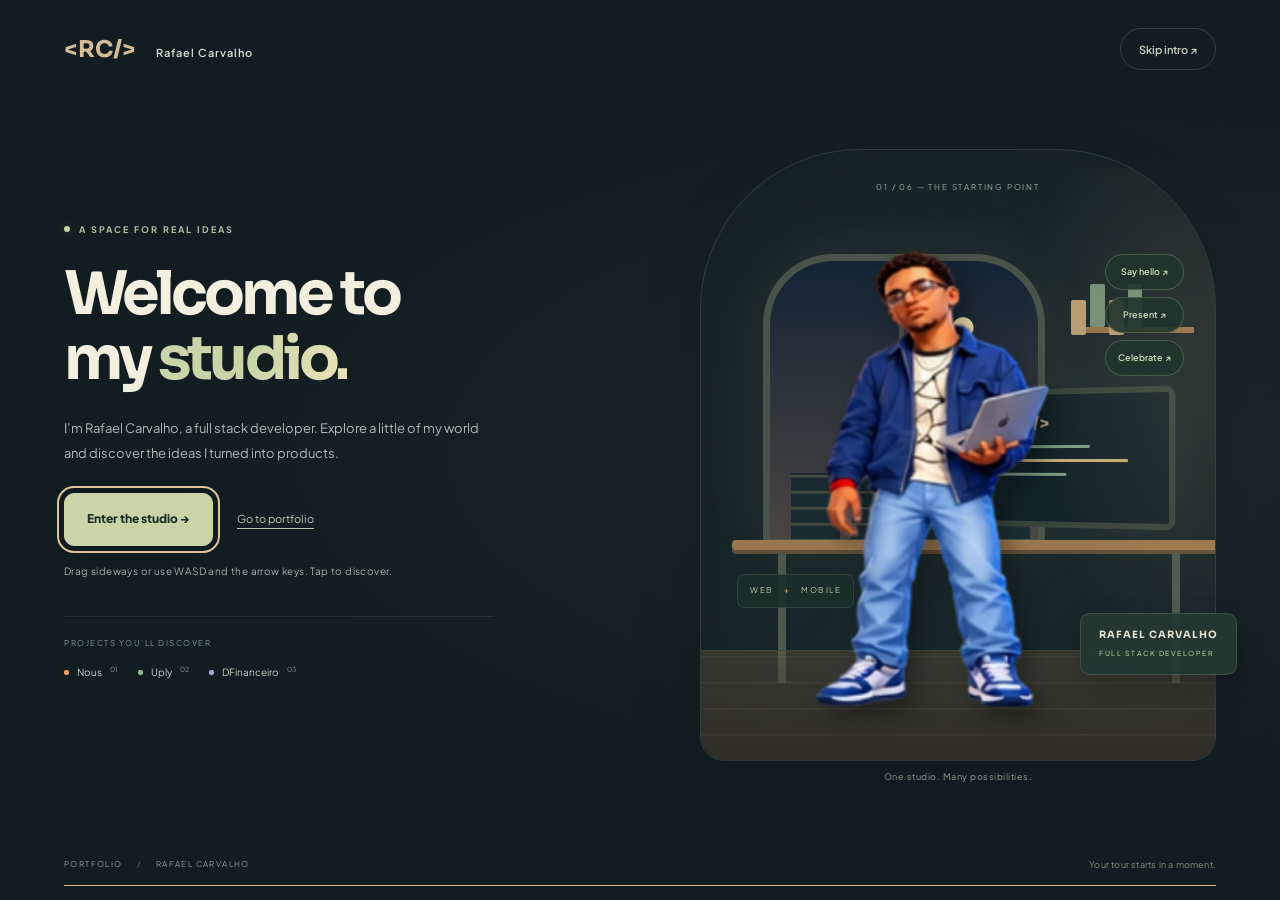
==== commit c3e9310c: "Aprimora demos mobile e transicao entre portfolio e estudio" ====
--- a/site/index.html
+++ b/site/index.html
@@ -22,17 +22,14 @@
 <link rel="preconnect" href="https://fonts.gstatic.com" crossorigin>
 <link href="https://fonts.googleapis.com/css2?family=Sora:wght@500;600;700;800&family=Plus+Jakarta+Sans:wght@400;500;600;700;800&display=swap" rel="stylesheet">
 <link rel="preload" as="image" href="assets/rafael-game/hero-640.webp" type="image/webp" fetchpriority="high">
-<link rel="stylesheet" href="css/style.css?v=12">
-<link rel="stylesheet" href="css/demos.css?v=9">
-<link rel="stylesheet" href="css/studio.css?v=8">
+<link rel="stylesheet" href="css/style.css?v=15">
+<link rel="stylesheet" href="css/demos.css?v=15">
+<link rel="stylesheet" href="css/studio.css?v=11">
 <script type="application/ld+json">{"@context":"https://schema.org","@type":"Person","name":"Rafael Carvalho","jobTitle":"Desenvolvedor Full Stack","email":"mailto:rafaelsancar@gmail.com","worksFor":{"@type":"Organization","name":"Nous"},"knowsAbout":["Angular","React Native","Node.js","TypeScript","PostgreSQL"],"sameAs":["https://www.linkedin.com/in/rafael-sancar-991b01346"]}</script>
 <script>
 // Respect the device accessibility preference without an extra interface toggle.
 document.documentElement.classList.toggle('rm', matchMedia('(prefers-reduced-motion: reduce)').matches);
-try {
-  var savedTheme = localStorage.getItem('theme');
-  document.documentElement.dataset.theme = ['dark', 'light'].includes(savedTheme) ? savedTheme : 'dark';
-} catch (e) {}
+document.documentElement.dataset.theme = 'dark';
 // Resolve the public page and preview image when served at its final address.
 if (/^https?:$/.test(location.protocol) && !['localhost', '127.0.0.1', '[::1]'].includes(location.hostname)) {
   var publicPage = new URL(location.pathname, location.origin).href;
@@ -79,13 +76,13 @@
 <script defer src="js/tech-icons.js?v=2"></script>
 <script defer src="js/bg3d.js?v=4"></script>
 <script defer src="js/project-art.js?v=2"></script>
-<script defer src="js/app.js?v=24"></script>
+<script defer src="js/app.js?v=25"></script>
 <script defer src="js/site-fx.js?v=5"></script>
 <script defer src="js/studio-atlas.js?v=1"></script>
 <script defer src="js/studio-motion-atlas.js?v=4"></script>
 <script defer src="js/studio-intro.js?v=8"></script>
 <script defer src="js/studio-world.js?v=7"></script>
-<script defer src="js/studio.js?v=8"></script>
+<script defer src="js/studio.js?v=13"></script>
 <script defer src="js/boot.js"></script>
 </body>
 </html>
--- a/site/css/style.css
+++ b/site/css/style.css
@@ -102,3 +102,30 @@
 @media(prefers-reduced-motion:reduce) {.hero-art picture,.pj-art svg {transform:none!important;}}
 
 @media(max-width:600px) {html[data-theme="light"] #bg3d {opacity:.05;}}
+
+/* Keep the portfolio controls on one line while the mobile browser scrolls. */
+@media(max-width:700px) {
+  .mode-site #topbar {display:grid;grid-template-columns:auto minmax(0,1fr) auto;align-items:center;flex-wrap:nowrap;gap:6px;top:max(8px,env(safe-area-inset-top));width:calc(100% - 20px);min-height:54px;padding:6px 8px;}
+  .mode-site #topbar .brand {font-size:14px;line-height:1;}
+  .mode-site #topbar #btnMode {min-width:0;max-width:100%;min-height:36px;padding:6px 8px;overflow:hidden;white-space:nowrap;text-overflow:ellipsis;font-size:9px;}
+  .mode-site #topbar .tools {min-width:0;margin:0;justify-self:end;gap:3px;}
+  .mode-site #topbar .tools .pbtn {width:34px;min-width:34px;height:36px;min-height:36px;padding:4px;font-size:12px;}
+  #mobileMenu {top:calc(max(8px,env(safe-area-inset-top)) + 62px);}
+}
+
+/* Bring the neural background forward without competing with the content. */
+#bg3d {opacity:.23;}
+html[data-theme="light"] #bg3d {opacity:.26;}
+@media(max-width:600px) {
+  #bg3d {opacity:.16;}
+  html[data-theme="light"] #bg3d {opacity:.22;}
+}
+
+/* Keep the portfolio within the mobile viewport. */
+@media(max-width:700px) {
+  html,body {width:100%;max-width:100%;overflow-x:clip;}
+  #site,.wrapx,.hero,.pj-overview,.about-layout,.tech-groups,.courses {min-width:0;max-width:100%;}
+  .hero,.pj-overview,.about-layout {grid-template-columns:minmax(0,1fr);}
+  .hero-txt,.pj-txt,.pj-head,.pj-head h3,.case-grid,.feat {min-width:0;}
+  .pj-head h3,.hero h1,.blk h2 {overflow-wrap:anywhere;}
+}
--- a/site/css/demos.css
+++ b/site/css/demos.css
@@ -285,3 +285,150 @@
   .ff-side nav>.grp-items.open>div {display:flex;flex-wrap:wrap;gap:4px;}
   .ff-side .ff-user {display:none;}
 }
+
+/* Mobile layout for the interactive demos. */
+.ff-top-title {margin-left:auto;color:#155e75;font-weight:800;white-space:nowrap;overflow:hidden;text-overflow:ellipsis;}
+.ff-dark .ff-top-title {color:#67e8f9;}
+.ff-menu-toggle {display:none;}
+.ff-card.tbl {overflow-x:auto;}
+@media(max-width:700px) {
+  .demo-host {min-width:0;}
+  .up-phone {min-height:min(450px,72svh);height:min(650px,72svh);}
+  .up-left,.up-wrap,.ph-side {width:100%;min-width:0;}
+  .up-roles {max-width:100%;}
+  .up-roles button {min-width:0;padding-inline:12px;}
+  .nx-app,.nx-col,.nx-page,.nx-panel {min-width:0;max-width:100%;}
+  .nx-rail nav {scroll-snap-type:x proximity;}
+  .nx-rail nav button {scroll-snap-align:start;}
+  .nx-kpis {grid-template-columns:repeat(2,minmax(0,1fr));}
+  .nx-kpi b {font-size:clamp(16px,5vw,24px);overflow-wrap:anywhere;}
+  .nx-head,.nx-tool,.nx-top {flex-wrap:wrap;}
+  .nx-steps {overflow-x:auto;}
+  .nx-steps span {flex:none;}
+  .ff-top {display:flex;flex-wrap:wrap;gap:4px 8px;padding:8px 10px;}
+  .ff-top .ff-logo {min-width:0;margin-right:auto;}
+  .ff-top-title {order:3;flex:0 0 100%;margin:0;font-size:11px;line-height:1.2;}
+  .ff-ico {gap:2px;flex:none;}
+  .ff-ico button {min-width:44px;min-height:44px;display:grid;place-items:center;}
+  .ff-ico .ff-menu-toggle {display:grid;border:1px solid #cbd5e1;border-radius:10px;}
+  .ff-dark .ff-ico .ff-menu-toggle {border-color:#475569;color:#e2e8f0;}
+  .ff-side {display:none;border-right:0;border-bottom:1px solid #e2e8f0;}
+  .ff-menu-open .ff-side {display:flex;}
+  .ff-side>.ff-logo {display:none;}
+  .ff-side nav {display:grid;grid-template-columns:repeat(2,minmax(0,1fr));width:100%;gap:6px;}
+  .ff-side nav>.ff-item {min-width:0;white-space:normal;justify-content:space-between;}
+  .ff-side nav>.grp-items {grid-column:1/-1;min-width:0;}
+  .ff-side nav>.grp-items.open>div {display:grid;grid-template-columns:repeat(2,minmax(0,1fr));}
+  .ff-side .ff-item.sub {padding-left:12px;}
+  .ff-page {padding:10px;overflow:visible;}
+  .ff-card {overflow:visible;}
+  .ff-card.head>div,.ff-card.head>button {min-width:0;}
+  .ff-card.head>div:has(>.ff-btn) {display:flex;flex-wrap:wrap;gap:8px;}
+  .ff-card h1 {font-size:clamp(20px,6vw,26px);overflow-wrap:anywhere;}
+  .ff-grid4,.ff-grid3 {grid-template-columns:repeat(auto-fit,minmax(min(100%,130px),1fr));}
+  .ff-pager {flex-wrap:wrap;gap:8px;}
+  .ff-pager>span:last-child {display:flex;flex-wrap:wrap;gap:4px;}
+  .ff-pager button {margin:0;}
+  .ff-card.tbl table {min-width:560px;}
+  .ff-item-row {grid-template-columns:repeat(2,minmax(0,1fr));gap:8px;padding:10px;border:1px solid #cbd5e1;border-radius:12px;}
+  .ff-item-row>* {min-width:0;}
+  .ff-item-row b {align-self:center;overflow-wrap:anywhere;}
+  .ff-item-row .act-d {justify-self:end;}
+  .ff-card .hb {display:flex;align-items:center;justify-content:space-between;flex-wrap:wrap;gap:6px;}
+  .ff-btn.sm {margin-left:0;}
+  .ff-pop {right:8px;top:54px;width:min(280px,calc(100% - 16px));}
+  .ff-modal .bx,.nx-dlg .bx {width:min(420px,100%);}
+}
+@media(max-width:360px) {
+  .ff-logo {gap:5px;}
+  .ff-logo b {font-size:12px;}
+  .ff-top .ff-logo i {display:none;}
+  .ff-ico button {min-width:40px;}
+  .nx-kpis {grid-template-columns:minmax(0,1fr);}
+  .nx-accts {grid-template-columns:minmax(0,1fr);}
+  .up-roles button {padding-inline:9px;font-size:11px;}
+}
+
+@media(max-width:600px) {
+  #modal {padding:max(10px,env(safe-area-inset-top)) 12px max(10px,env(safe-area-inset-bottom));overflow-x:clip;}
+  .modal-box {width:100%;max-width:100%;min-width:0;min-height:calc(100dvh - 20px);margin-inline:auto;padding:16px 12px 20px;border-radius:16px;overflow-x:clip;}
+  #modalBody,.demo-toolbar,.demo-host {width:100%;max-width:100%;min-width:0;}
+  .demo-toolbar {justify-content:center;margin-inline:auto;gap:8px;}
+  .demo-toolbar>span {flex:0 0 100%;width:auto;margin:0;text-align:center;}
+  .demo-toolbar .pbtn {flex:1 1 0;min-width:0;max-width:100%;padding-inline:8px;text-align:center;}
+  .demo-host {margin-inline:auto;padding:8px;overflow-x:clip;}
+}
+
+@media(max-width:700px) {
+  #modal[data-project="uply"] .modal-box {padding-block:12px;}
+  #modal[data-project="uply"] .m-head {margin-bottom:6px;}
+  #modal[data-project="uply"] .m-head h2 {font-size:20px;margin-bottom:3px;}
+  #modal[data-project="uply"] .m-head p {font-size:11px;line-height:1.3;}
+  #modal[data-project="uply"] .demo-note {margin:4px 0 0;}
+  #modal[data-project="uply"] .demo-toolbar {position:static;margin:8px 0 6px;padding:0;}
+  #modal[data-project="uply"] .demo-toolbar>span {display:none;}
+  #modal[data-project="uply"] .demo-toolbar .pbtn {min-height:40px;}
+  #modal[data-project="uply"] .demo-host {margin-top:6px;}
+  #modal[data-project="uply"] .up-chips {flex-wrap:wrap;overflow:visible;}
+  #modal[data-project="uply"] .up-mod {position:fixed;z-index:65;padding:20px;}
+  #modal[data-project="uply"] .up-mbox {max-width:310px;margin:auto;}
+}
+@media(max-width:600px) {
+  #modal[data-project="uply"] {padding-inline:8px;}
+  #modal[data-project="uply"] .modal-box {padding-inline:7px;}
+  #modal[data-project="uply"] .demo-host {padding-inline:3px;}
+}
+
+/* The Uply phone stays centered and only the portfolio modal scrolls vertically. */
+#modal[data-project="uply"] {overflow-x:hidden;overscroll-behavior-x:none;}
+#modal[data-project="uply"] :is(.modal-box,.demo-host,.up-wrap,.up-left) {overflow-x:clip;}
+#modal[data-project="uply"] .up-phone {box-sizing:border-box;width:280px;max-width:100%;height:620px;min-height:620px;margin-inline:auto;overflow:hidden;touch-action:pan-y;}
+#modal[data-project="uply"] .up-screen,#modal[data-project="uply"] .up-chat {flex:1;min-height:0;overflow:hidden;}
+
+/* Nous notifications open as a focused dialog. */
+.nx-bell {min-width:44px;min-height:44px;border-radius:12px!important;background:#f5f1eb!important;display:grid;place-items:center;}
+.nx-bell:hover,.nx-bell[aria-expanded="true"] {background:#fce6d9!important;}
+.nx-notify {position:fixed;inset:0;z-index:70;display:grid;place-items:center;padding:20px;background:#0b1219b8;backdrop-filter:blur(5px);}
+.nx-notify-card {width:min(390px,100%);max-height:calc(100dvh - 40px);overflow:auto;padding:20px;border:1px solid #e4e1dc;border-radius:20px;background:#fffdfa;color:#24292c;box-shadow:0 25px 80px #0005;}
+.nx-notify-head {display:flex;align-items:center;gap:12px;margin-bottom:18px;}
+.nx-notify-mark {display:grid;place-items:center;flex:none;width:44px;height:44px;border-radius:14px;background:#fff0e7;font-size:20px;}
+.nx-notify-head>div {min-width:0;flex:1;}.nx-notify-head small {color:#af542e;font-size:9px;font-weight:800;letter-spacing:.12em;}.nx-notify-head h3 {margin:2px 0 0;font-size:20px;}
+.nx-notify-close {flex:none;width:40px;height:40px;border:1px solid #ddd9d2;border-radius:11px;background:transparent;color:inherit;cursor:pointer;}
+.nx-notify-row {display:flex;align-items:flex-start;gap:12px;padding:14px;margin:8px 0;border:1px solid #e6e4df;border-radius:14px;background:#faf8f4;}
+.nx-notify-row>span {display:grid;place-items:center;flex:none;width:34px;height:34px;border-radius:10px;background:#fff0e7;color:#b94d25;font-size:17px;}
+.nx-notify-row b,.nx-notify-row small {display:block;}.nx-notify-row b {font-size:13px;}.nx-notify-row small {margin-top:4px;color:#666e70;font-size:11px;line-height:1.4;}
+.nx-notify-empty {padding:22px;text-align:center;border-radius:14px;background:#f4f7f2;color:#42614c;font-size:13px;}
+.nx-notify-done {display:block;width:100%;margin-top:18px;}
+[data-demo-theme="dark"] .nx-bell {background:#2c3940!important;color:#e5edf3;}
+[data-demo-theme="dark"] .nx-bell:hover,[data-demo-theme="dark"] .nx-bell[aria-expanded="true"] {background:#3a4850!important;}
+[data-demo-theme="dark"] .nx-notify-card {background:#202d39;color:#e5edf3;border-color:#465361;}
+[data-demo-theme="dark"] .nx-notify-row {background:#263641;border-color:#465361;}
+[data-demo-theme="dark"] .nx-notify-row small {color:#b3c2d0;}
+[data-demo-theme="dark"] .nx-notify-close {border-color:#647686;}
+[data-demo-theme="dark"] .nx-notify-empty {background:#293f38;color:#c8e5d2;}
+
+/* DFinanceiro: compact tabs replace the mobile sidebar menu. */
+.ff-nav-icon {flex:none;margin-right:8px;}
+.ff-nav-label {flex:1;text-align:left;}
+.ff-nav-chevron {flex:none;margin-left:8px;}
+.ff-item.grp.group-on {background:#e0f7fa;color:#0b6072;}
+.ff-dark .ff-item.grp.group-on {background:#155e75;color:#fff;}
+@media(max-width:700px) {
+  .ff-top {display:grid;grid-template-columns:minmax(0,1fr) auto;align-items:center;gap:6px;padding:8px 10px;}
+  .ff-top .ff-logo {margin:0;}
+  .ff-top-title {display:none;}
+  .ff-ico {grid-column:2;gap:4px;}
+  .ff-side,.ff-menu-open .ff-side {display:flex;padding:6px 8px 8px;background:#f9fcfc;border-bottom:1px solid #dce8eb;}
+  .ff-dark .ff-side {background:#182730;border-bottom-color:#344955;}
+  .ff-side nav {display:grid;grid-template-columns:repeat(4,minmax(0,1fr));gap:4px;width:100%;}
+  .ff-side nav>.ff-item {display:flex;flex-direction:column;align-items:center;justify-content:center;gap:2px;min-width:0;min-height:46px;padding:4px 2px;border-radius:10px;text-align:center;white-space:normal;font-size:10px;line-height:1.15;}
+  .ff-side nav>.ff-item .ff-nav-icon {margin:0;font-size:15px;line-height:1;}
+  .ff-side nav>.ff-item .ff-nav-label {flex:none;text-align:center;overflow-wrap:anywhere;}
+  .ff-side nav>.ff-item .ff-nav-chevron {display:none;}
+  .ff-side nav>.grp-items {grid-column:1/-1;order:2;min-width:0;}
+  .ff-side nav>.grp-items:not(.open) {display:none;}
+  .ff-side nav>.grp-items.open>div {display:flex;flex-wrap:wrap;gap:5px;padding:4px 2px 0;}
+  .ff-side nav>.grp-items .ff-item.sub {flex:1 1 auto;min-height:36px;padding:6px 9px;border:1px solid #d5e5e9;border-radius:9px;text-align:center;justify-content:center;font-size:11px;}
+  .ff-dark .ff-side nav>.grp-items .ff-item.sub {border-color:#405560;}
+  .ff-side nav>.grp-items .ff-item.sub.on::before {display:none;}
+}
--- a/site/css/studio.css
+++ b/site/css/studio.css
@@ -250,4 +250,25 @@
 }
 @media(max-width:700px) {
   .studio-end {bottom:calc(var(--studio-footer-height,130px) + max(14px,env(safe-area-inset-bottom)) + 12px);}
-}
+  .studio-hotspot .hotspot-label {max-width:min(120px,calc(100vw - 20px));white-space:normal;text-align:center;line-height:1.25;}
+  .studio-heading {z-index:6;}
+}
+@media(max-height:600px) and (min-width:701px) {
+  .studio-heading #studio-subtitle {display:block;font-size:11px;line-height:1.35;max-width:38ch;}
+}
+@media(max-height:550px) {
+  #studio-subtitle {display:block;font-size:10px;line-height:1.35;max-width:34ch;}
+}
+@media(max-width:700px) and (max-height:550px) {
+  .studio-heading {top:80px;}
+  .studio-eyebrow {margin-bottom:5px;}
+  #studio-title {font-size:clamp(21px,6vw,26px);line-height:1.08;max-width:18ch;margin-bottom:5px;}
+}
+
+/* Scene change between the portfolio and the studio. */
+.view-veil {position:fixed;inset:0;z-index:200;display:grid;place-items:center;overflow:hidden;opacity:0;pointer-events:auto;background:radial-gradient(circle at 50% 50%,#f8f1e2 0%,#e9dcc4 52%,#a99473 100%);}
+.view-veil[data-to="site"] {background:radial-gradient(circle at 50% 50%,#233846 0%,#111d25 55%,#081016 100%);}
+.view-veil::before {content:'';width:min(48vmin,270px);aspect-ratio:1;border:1px solid #6c795b66;border-radius:50%;box-shadow:0 0 0 38px #6c795b16,0 0 0 85px #6c795b0b;}
+.view-veil[data-to="site"]::before {border-color:#ffb86b77;box-shadow:0 0 0 38px #ffb86b12,0 0 0 85px #ffb86b08;}
+.view-veil::after {content:'<RC/>';position:absolute;left:50%;top:50%;transform:translate(-50%,-50%);font:800 clamp(26px,6vw,48px) Sora,sans-serif;letter-spacing:-.07em;color:#5d6d55;}
+.view-veil[data-to="site"]::after {color:#ffb86b;}
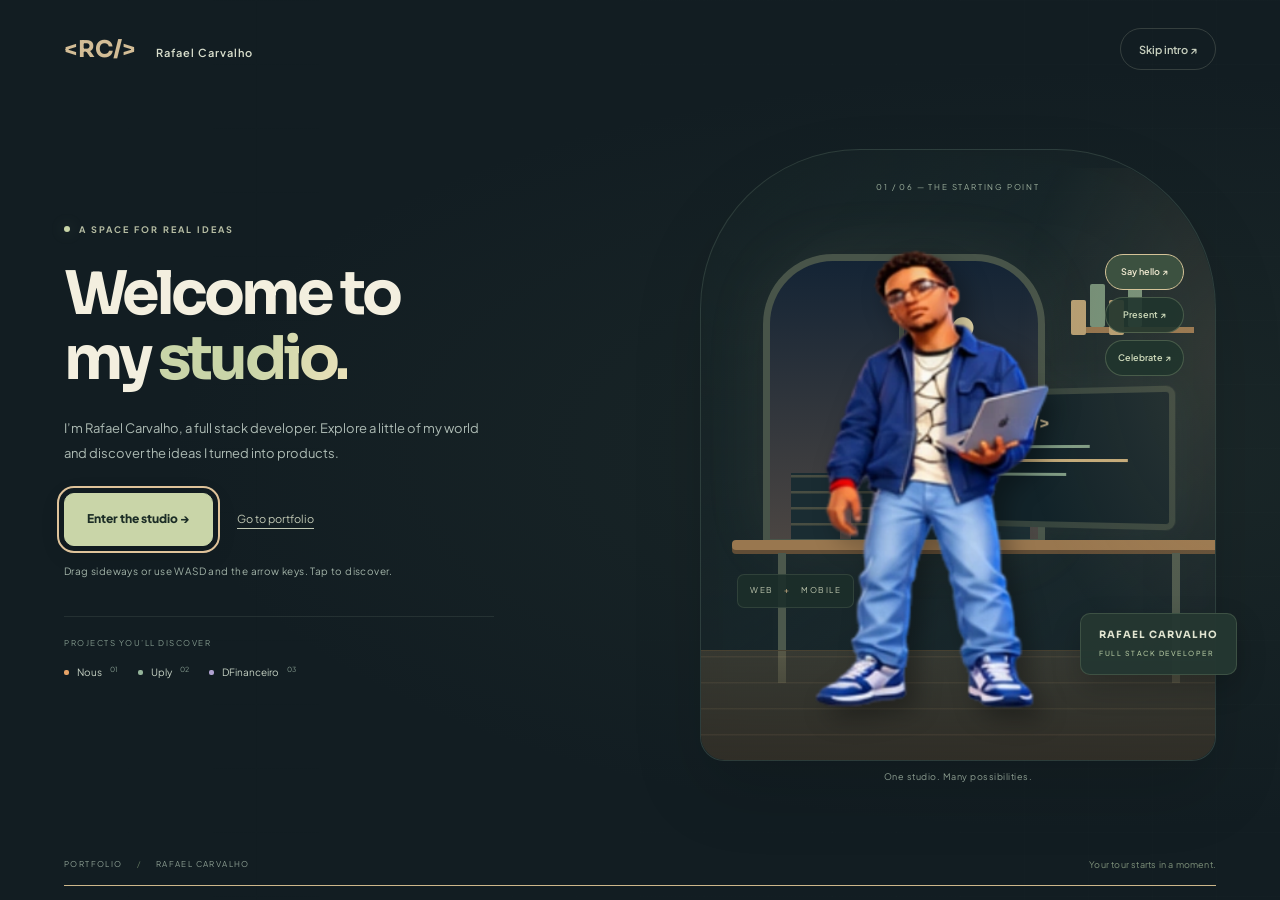
==== commit 5c048fbe: "Atualiza curriculo e links de download do portfolio" ====
--- a/site/index.html
+++ b/site/index.html
@@ -70,19 +70,19 @@
   </div>
 </div>
 
-<noscript><div class="nojs"><h1>Rafael Carvalho</h1><p>Desenvolvedor Full Stack · Angular, React Native e Node.js</p><p>Projetos: Uply (<a href="https://uplyapp.com.br">uplyapp.com.br</a>), DFinanceiro (<a href="https://finfat.com.br">finfat.com.br</a>) e <a href="https://itsm.nous.dev.br">Nous</a>.</p><p>Contato: <a href="mailto:rafaelsancar@gmail.com">rafaelsancar@gmail.com</a> · <a href="https://www.linkedin.com/in/rafael-sancar-991b01346">LinkedIn</a> · <a href="assets/Rafael-Carvalho-Curriculo.pdf">Currículo (PDF)</a></p><p>Ative o JavaScript para ver o portfólio interativo.</p></div></noscript>
+<noscript><div class="nojs"><h1>Rafael Carvalho</h1><p>Desenvolvedor Full Stack · Angular, React Native e Node.js</p><p>Projetos: Uply (<a href="https://uplyapp.com.br">uplyapp.com.br</a>), DFinanceiro (<a href="https://finfat.com.br">finfat.com.br</a>) e <a href="https://itsm.nous.dev.br">Nous</a>.</p><p>Contato: <a href="mailto:rafaelsancar@gmail.com">rafaelsancar@gmail.com</a> · <a href="https://www.linkedin.com/in/rafael-sancar-991b01346">LinkedIn</a> · <a href="assets/Rafael-Carvalho-Curriculo.pdf?v=20261028" download="Rafael-Carvalho-Curriculo.pdf">Currículo (PDF)</a></p><p>Ative o JavaScript para ver o portfólio interativo.</p></div></noscript>
 
 <script defer src="js/data.js?v=9"></script>
 <script defer src="js/tech-icons.js?v=2"></script>
 <script defer src="js/bg3d.js?v=4"></script>
 <script defer src="js/project-art.js?v=2"></script>
-<script defer src="js/app.js?v=25"></script>
+<script defer src="js/app.js?v=26"></script>
 <script defer src="js/site-fx.js?v=5"></script>
 <script defer src="js/studio-atlas.js?v=1"></script>
 <script defer src="js/studio-motion-atlas.js?v=4"></script>
 <script defer src="js/studio-intro.js?v=8"></script>
 <script defer src="js/studio-world.js?v=7"></script>
-<script defer src="js/studio.js?v=13"></script>
+<script defer src="js/studio.js?v=14"></script>
 <script defer src="js/boot.js"></script>
 </body>
 </html>
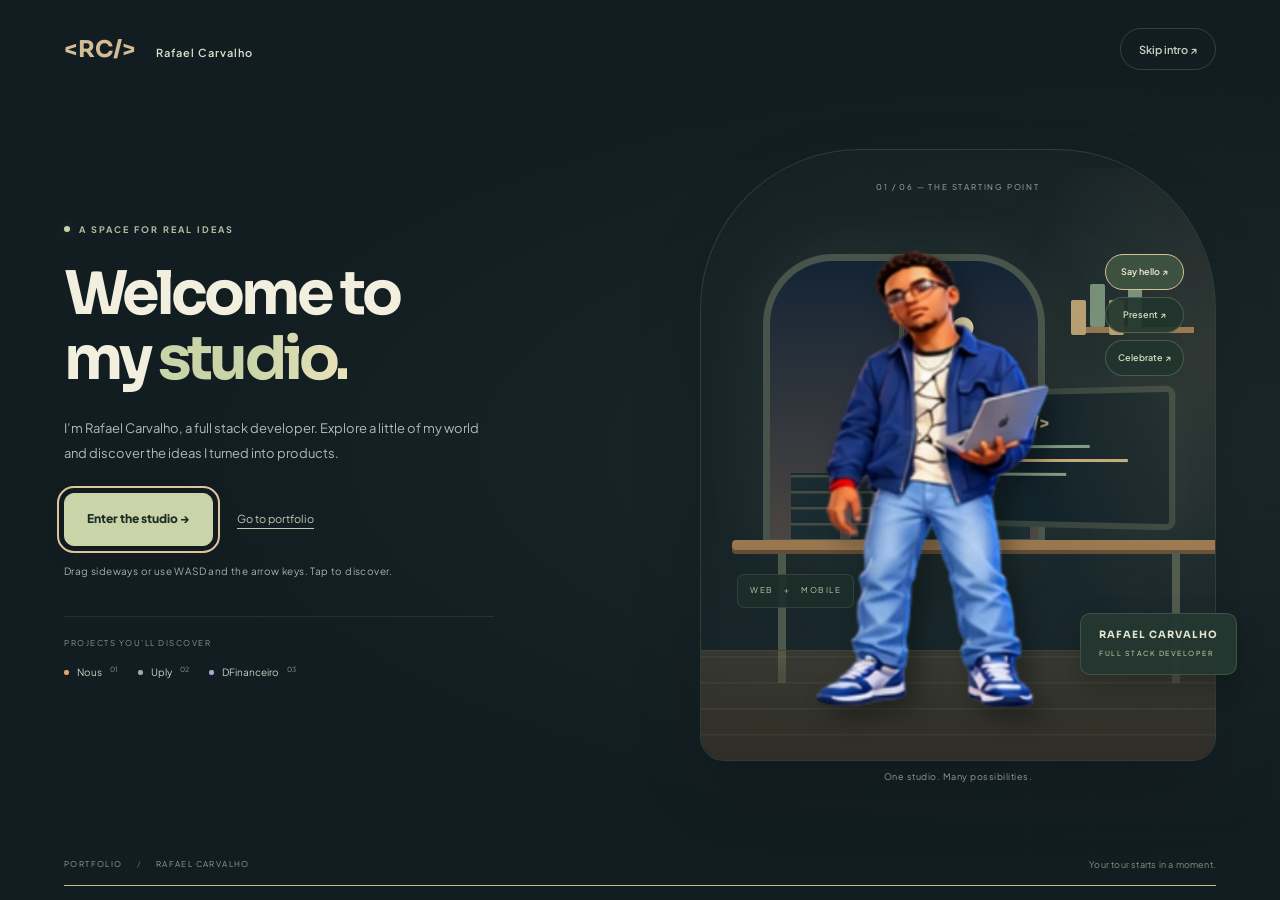
==== commit e5df9809: "Corrige recuperacao do carregamento do personagem" ====
--- a/site/index.html
+++ b/site/index.html
@@ -76,13 +76,14 @@
 <script defer src="js/tech-icons.js?v=2"></script>
 <script defer src="js/bg3d.js?v=4"></script>
 <script defer src="js/project-art.js?v=2"></script>
-<script defer src="js/app.js?v=26"></script>
+<script defer src="js/character-assets.js?v=1"></script>
+<script defer src="js/app.js?v=27"></script>
 <script defer src="js/site-fx.js?v=5"></script>
 <script defer src="js/studio-atlas.js?v=1"></script>
 <script defer src="js/studio-motion-atlas.js?v=4"></script>
-<script defer src="js/studio-intro.js?v=8"></script>
-<script defer src="js/studio-world.js?v=7"></script>
-<script defer src="js/studio.js?v=14"></script>
+<script defer src="js/studio-intro.js?v=9"></script>
+<script defer src="js/studio-world.js?v=8"></script>
+<script defer src="js/studio.js?v=15"></script>
 <script defer src="js/boot.js"></script>
 </body>
 </html>
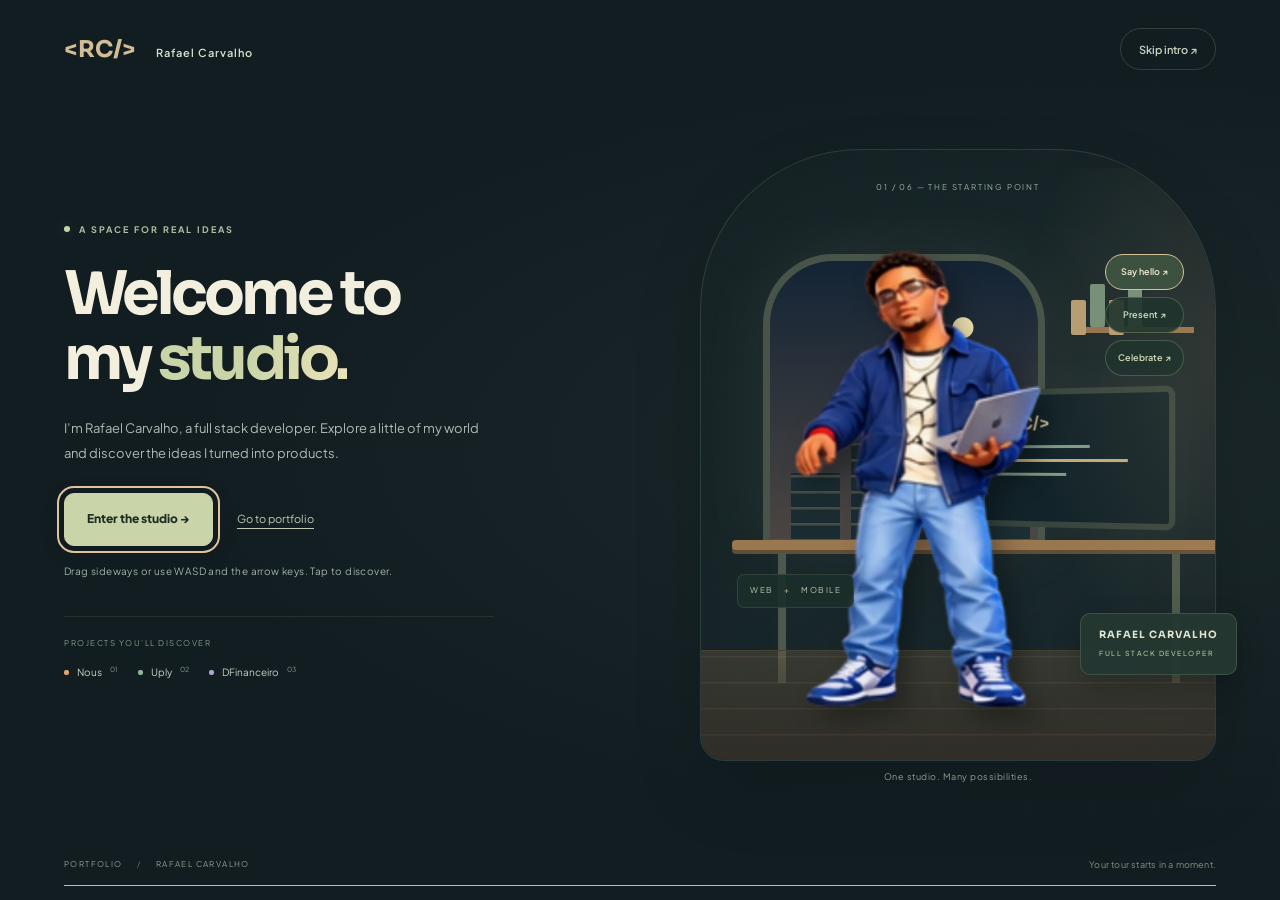
==== commit 5bdbcd53: "Abre projetos e paginas internas sempre no inicio" ====
--- a/site/index.html
+++ b/site/index.html
@@ -77,13 +77,13 @@
 <script defer src="js/bg3d.js?v=4"></script>
 <script defer src="js/project-art.js?v=2"></script>
 <script defer src="js/character-assets.js?v=1"></script>
-<script defer src="js/app.js?v=27"></script>
+<script defer src="js/app.js?v=28"></script>
 <script defer src="js/site-fx.js?v=5"></script>
 <script defer src="js/studio-atlas.js?v=1"></script>
 <script defer src="js/studio-motion-atlas.js?v=4"></script>
 <script defer src="js/studio-intro.js?v=9"></script>
 <script defer src="js/studio-world.js?v=8"></script>
-<script defer src="js/studio.js?v=15"></script>
+<script defer src="js/studio.js?v=16"></script>
 <script defer src="js/boot.js"></script>
 </body>
 </html>
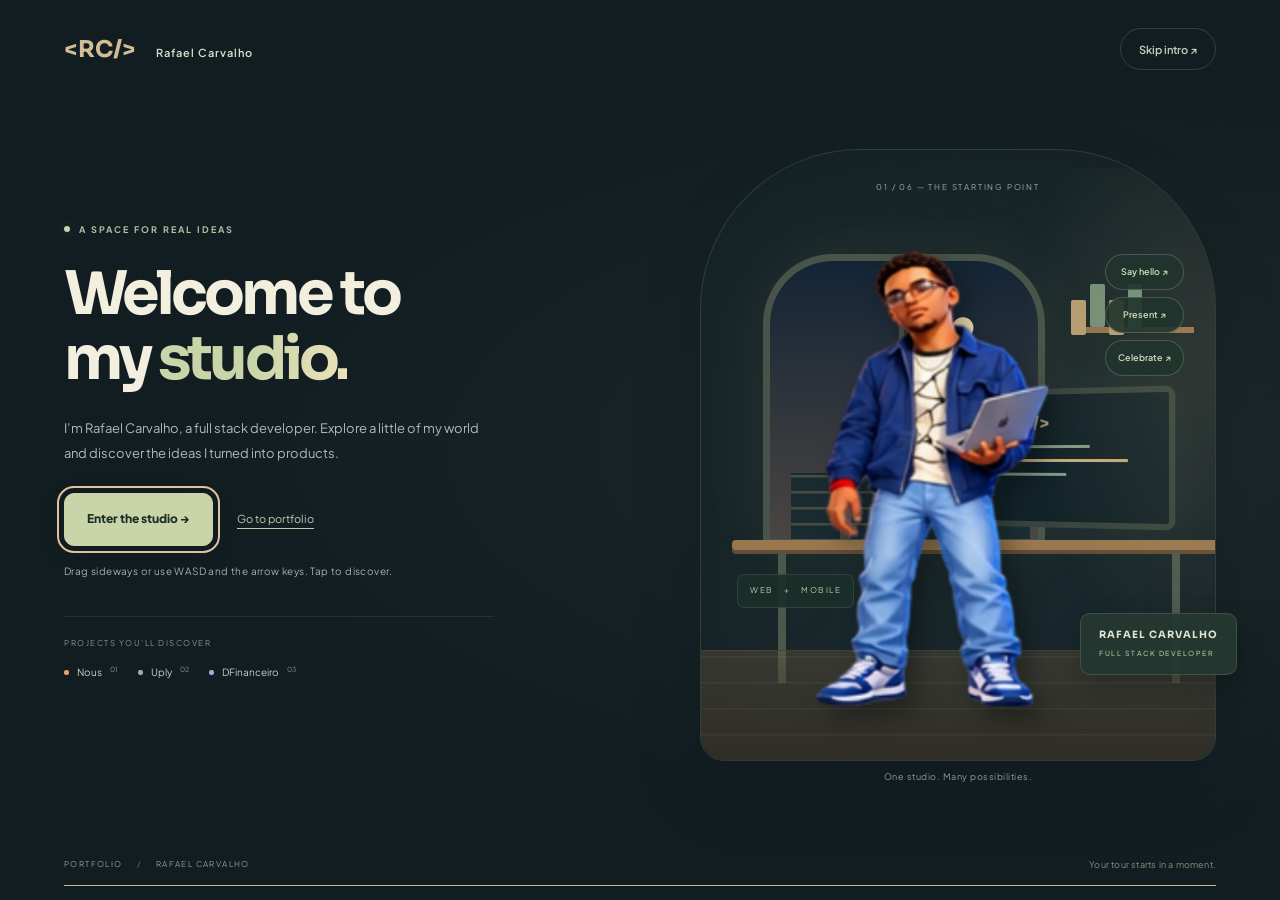
==== commit ca83672f: "Restaura textos completos do curriculo e acrescenta detalhes dos projetos" ====
--- a/site/index.html
+++ b/site/index.html
@@ -70,20 +70,20 @@
   </div>
 </div>
 
-<noscript><div class="nojs"><h1>Rafael Carvalho</h1><p>Desenvolvedor Full Stack · Angular, React Native e Node.js</p><p>Projetos: Uply (<a href="https://uplyapp.com.br">uplyapp.com.br</a>), DFinanceiro (<a href="https://finfat.com.br">finfat.com.br</a>) e <a href="https://itsm.nous.dev.br">Nous</a>.</p><p>Contato: <a href="mailto:rafaelsancar@gmail.com">rafaelsancar@gmail.com</a> · <a href="https://www.linkedin.com/in/rafael-sancar-991b01346">LinkedIn</a> · <a href="assets/Rafael-Carvalho-Curriculo.pdf?v=20261028" download="Rafael-Carvalho-Curriculo.pdf">Currículo (PDF)</a></p><p>Ative o JavaScript para ver o portfólio interativo.</p></div></noscript>
+<noscript><div class="nojs"><h1>Rafael Carvalho</h1><p>Desenvolvedor Full Stack · Angular, React Native e Node.js</p><p>Projetos: Uply (<a href="https://uplyapp.com.br">uplyapp.com.br</a>), DFinanceiro (<a href="https://finfat.com.br">finfat.com.br</a>) e <a href="https://itsm.nous.dev.br">Nous</a>.</p><p>Contato: <a href="mailto:rafaelsancar@gmail.com">rafaelsancar@gmail.com</a> · <a href="https://www.linkedin.com/in/rafael-sancar-991b01346">LinkedIn</a> · <a href="assets/Rafael-Carvalho-Curriculo.pdf?v=20261028-completo" download="Rafael-Carvalho-Curriculo.pdf">Currículo (PDF)</a></p><p>Ative o JavaScript para ver o portfólio interativo.</p></div></noscript>
 
 <script defer src="js/data.js?v=9"></script>
 <script defer src="js/tech-icons.js?v=2"></script>
 <script defer src="js/bg3d.js?v=4"></script>
 <script defer src="js/project-art.js?v=2"></script>
 <script defer src="js/character-assets.js?v=1"></script>
-<script defer src="js/app.js?v=28"></script>
+<script defer src="js/app.js?v=29"></script>
 <script defer src="js/site-fx.js?v=5"></script>
 <script defer src="js/studio-atlas.js?v=1"></script>
 <script defer src="js/studio-motion-atlas.js?v=4"></script>
 <script defer src="js/studio-intro.js?v=9"></script>
 <script defer src="js/studio-world.js?v=8"></script>
-<script defer src="js/studio.js?v=16"></script>
+<script defer src="js/studio.js?v=17"></script>
 <script defer src="js/boot.js"></script>
 </body>
 </html>
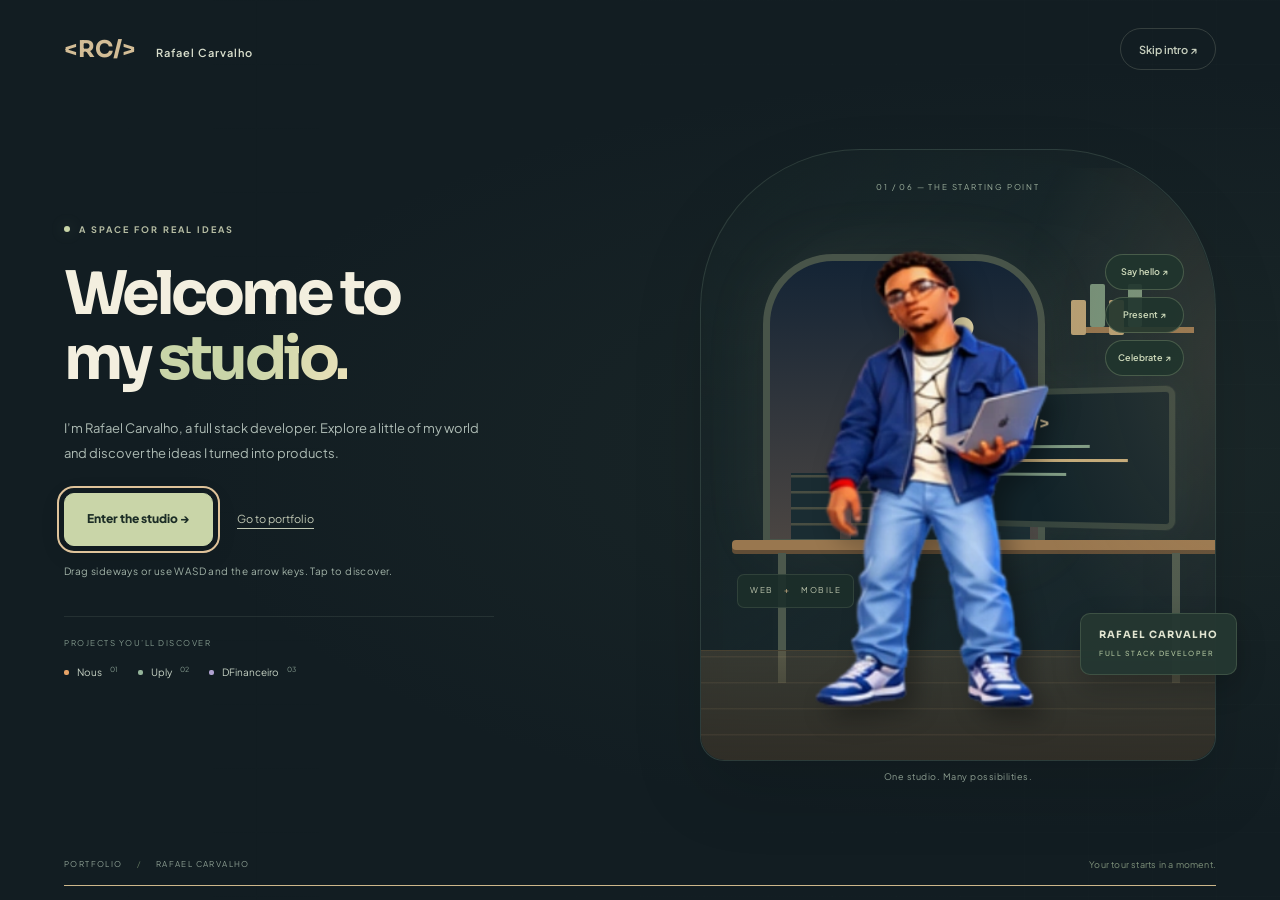
==== commit be7c9a01: "Restaura curriculo original enviado pelo usuario" ====
--- a/site/index.html
+++ b/site/index.html
@@ -70,20 +70,20 @@
   </div>
 </div>
 
-<noscript><div class="nojs"><h1>Rafael Carvalho</h1><p>Desenvolvedor Full Stack · Angular, React Native e Node.js</p><p>Projetos: Uply (<a href="https://uplyapp.com.br">uplyapp.com.br</a>), DFinanceiro (<a href="https://finfat.com.br">finfat.com.br</a>) e <a href="https://itsm.nous.dev.br">Nous</a>.</p><p>Contato: <a href="mailto:rafaelsancar@gmail.com">rafaelsancar@gmail.com</a> · <a href="https://www.linkedin.com/in/rafael-sancar-991b01346">LinkedIn</a> · <a href="assets/Rafael-Carvalho-Curriculo.pdf?v=20261028-completo" download="Rafael-Carvalho-Curriculo.pdf">Currículo (PDF)</a></p><p>Ative o JavaScript para ver o portfólio interativo.</p></div></noscript>
+<noscript><div class="nojs"><h1>Rafael Carvalho</h1><p>Desenvolvedor Full Stack · Angular, React Native e Node.js</p><p>Projetos: Uply (<a href="https://uplyapp.com.br">uplyapp.com.br</a>), DFinanceiro (<a href="https://finfat.com.br">finfat.com.br</a>) e <a href="https://itsm.nous.dev.br">Nous</a>.</p><p>Contato: <a href="mailto:rafaelsancar@gmail.com">rafaelsancar@gmail.com</a> · <a href="https://www.linkedin.com/in/rafael-sancar-991b01346">LinkedIn</a> · <a href="assets/Rafael-Carvalho-Curriculo.pdf?v=20261028-original" download="Rafael-Carvalho-Curriculo.pdf">Currículo (PDF)</a></p><p>Ative o JavaScript para ver o portfólio interativo.</p></div></noscript>
 
 <script defer src="js/data.js?v=9"></script>
 <script defer src="js/tech-icons.js?v=2"></script>
 <script defer src="js/bg3d.js?v=4"></script>
 <script defer src="js/project-art.js?v=2"></script>
 <script defer src="js/character-assets.js?v=1"></script>
-<script defer src="js/app.js?v=29"></script>
+<script defer src="js/app.js?v=30"></script>
 <script defer src="js/site-fx.js?v=5"></script>
 <script defer src="js/studio-atlas.js?v=1"></script>
 <script defer src="js/studio-motion-atlas.js?v=4"></script>
 <script defer src="js/studio-intro.js?v=9"></script>
 <script defer src="js/studio-world.js?v=8"></script>
-<script defer src="js/studio.js?v=17"></script>
+<script defer src="js/studio.js?v=18"></script>
 <script defer src="js/boot.js"></script>
 </body>
 </html>
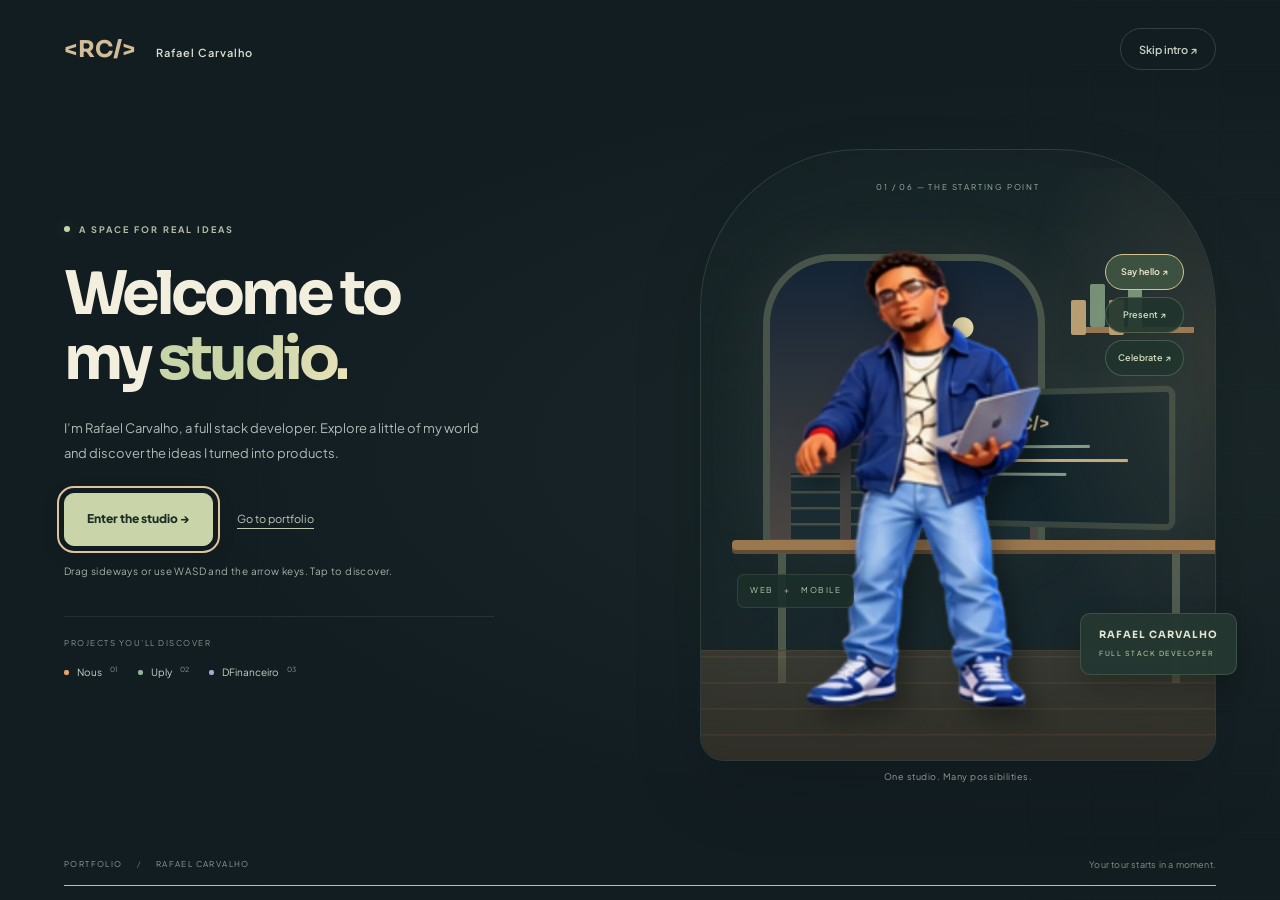
==== commit 286b2b04: "Publica curriculo de uma pagina com sidebar revisada" ====
--- a/site/index.html
+++ b/site/index.html
@@ -70,20 +70,20 @@
   </div>
 </div>
 
-<noscript><div class="nojs"><h1>Rafael Carvalho</h1><p>Desenvolvedor Full Stack · Angular, React Native e Node.js</p><p>Projetos: Uply (<a href="https://uplyapp.com.br">uplyapp.com.br</a>), DFinanceiro (<a href="https://finfat.com.br">finfat.com.br</a>) e <a href="https://itsm.nous.dev.br">Nous</a>.</p><p>Contato: <a href="mailto:rafaelsancar@gmail.com">rafaelsancar@gmail.com</a> · <a href="https://www.linkedin.com/in/rafael-sancar-991b01346">LinkedIn</a> · <a href="assets/Rafael-Carvalho-Curriculo.pdf?v=20261028-original" download="Rafael-Carvalho-Curriculo.pdf">Currículo (PDF)</a></p><p>Ative o JavaScript para ver o portfólio interativo.</p></div></noscript>
+<noscript><div class="nojs"><h1>Rafael Carvalho</h1><p>Desenvolvedor Full Stack · Angular, React Native e Node.js</p><p>Projetos: Uply (<a href="https://uplyapp.com.br">uplyapp.com.br</a>), DFinanceiro (<a href="https://finfat.com.br">finfat.com.br</a>) e <a href="https://itsm.nous.dev.br">Nous</a>.</p><p>Contato: <a href="mailto:rafaelsancar@gmail.com">rafaelsancar@gmail.com</a> · <a href="https://www.linkedin.com/in/rafael-sancar-991b01346">LinkedIn</a> · <a href="assets/Rafael-Carvalho-Curriculo.pdf?v=14a1999c91" download="Rafael-Carvalho-Curriculo.pdf">Currículo (PDF)</a></p><p>Ative o JavaScript para ver o portfólio interativo.</p></div></noscript>
 
 <script defer src="js/data.js?v=9"></script>
 <script defer src="js/tech-icons.js?v=2"></script>
 <script defer src="js/bg3d.js?v=4"></script>
 <script defer src="js/project-art.js?v=2"></script>
 <script defer src="js/character-assets.js?v=1"></script>
-<script defer src="js/app.js?v=30"></script>
+<script defer src="js/app.js?v=31"></script>
 <script defer src="js/site-fx.js?v=5"></script>
 <script defer src="js/studio-atlas.js?v=1"></script>
 <script defer src="js/studio-motion-atlas.js?v=4"></script>
 <script defer src="js/studio-intro.js?v=9"></script>
 <script defer src="js/studio-world.js?v=8"></script>
-<script defer src="js/studio.js?v=18"></script>
+<script defer src="js/studio.js?v=19"></script>
 <script defer src="js/boot.js"></script>
 </body>
 </html>
